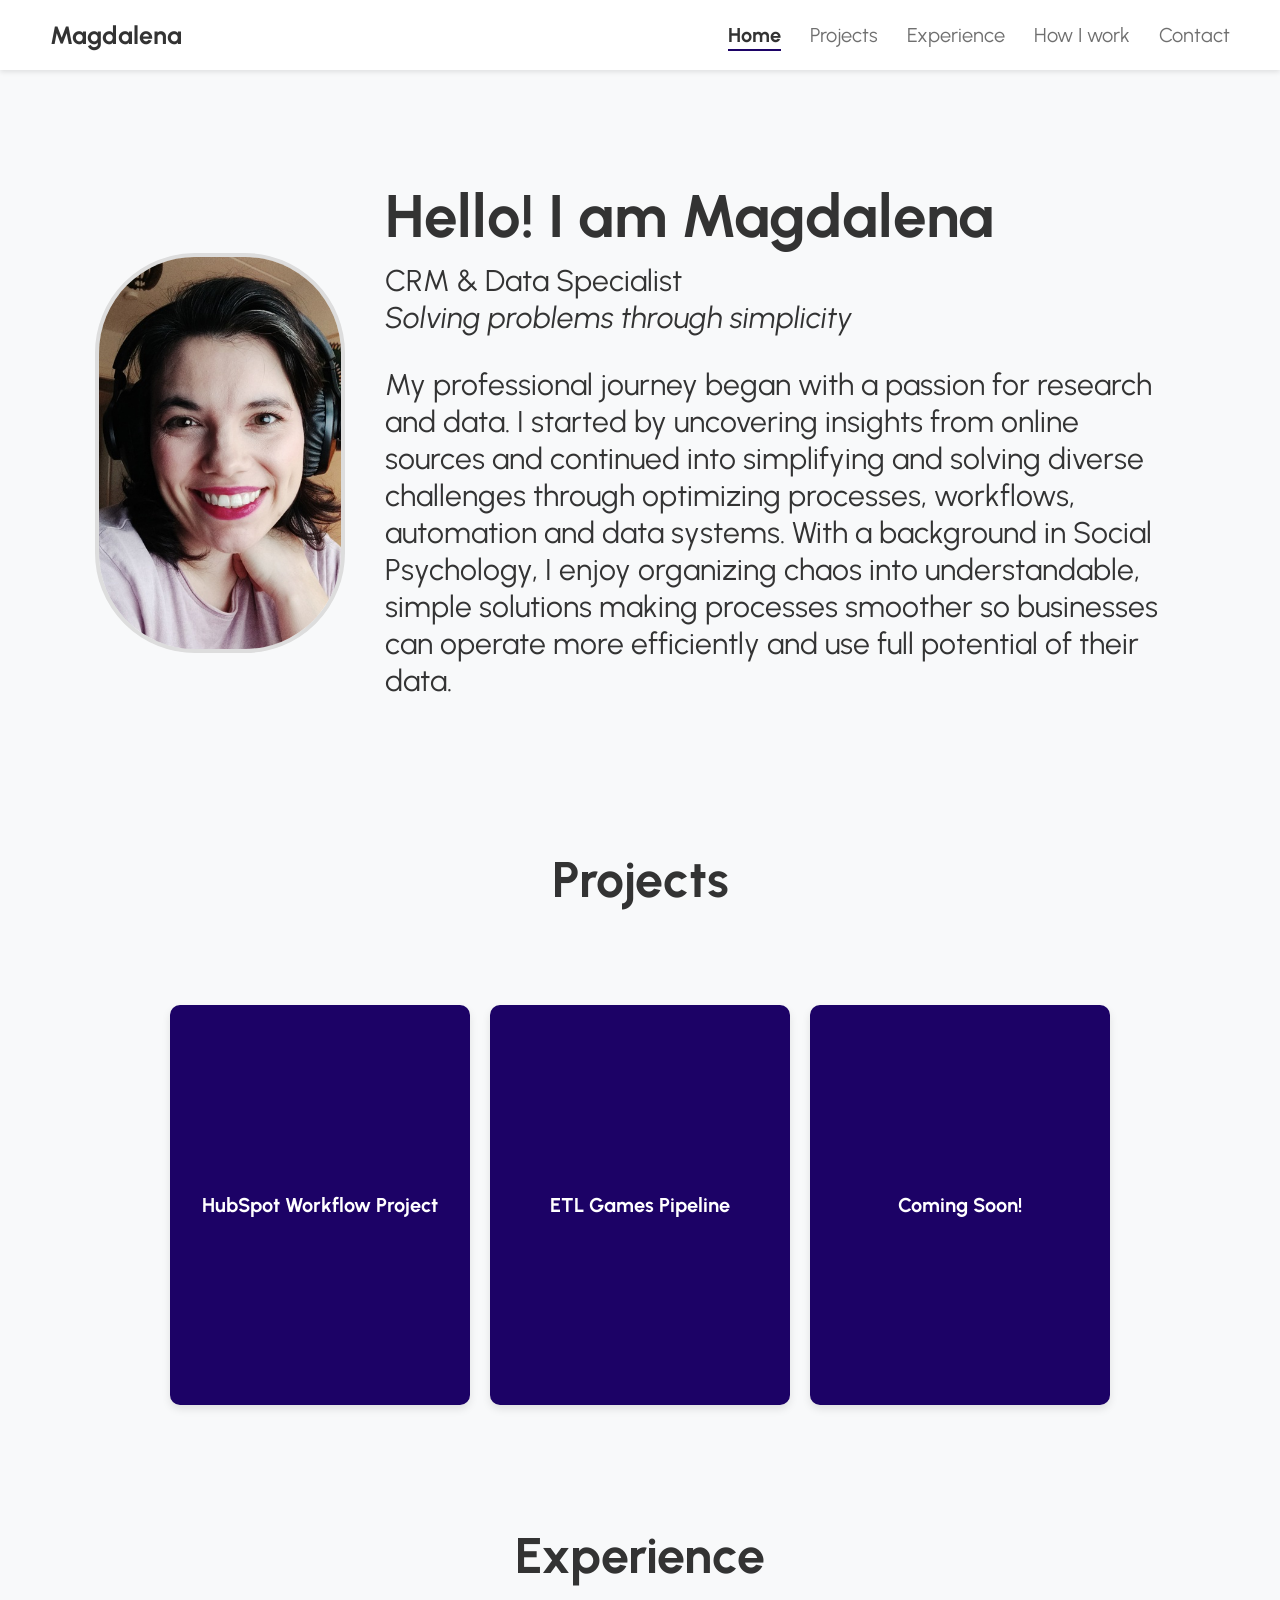
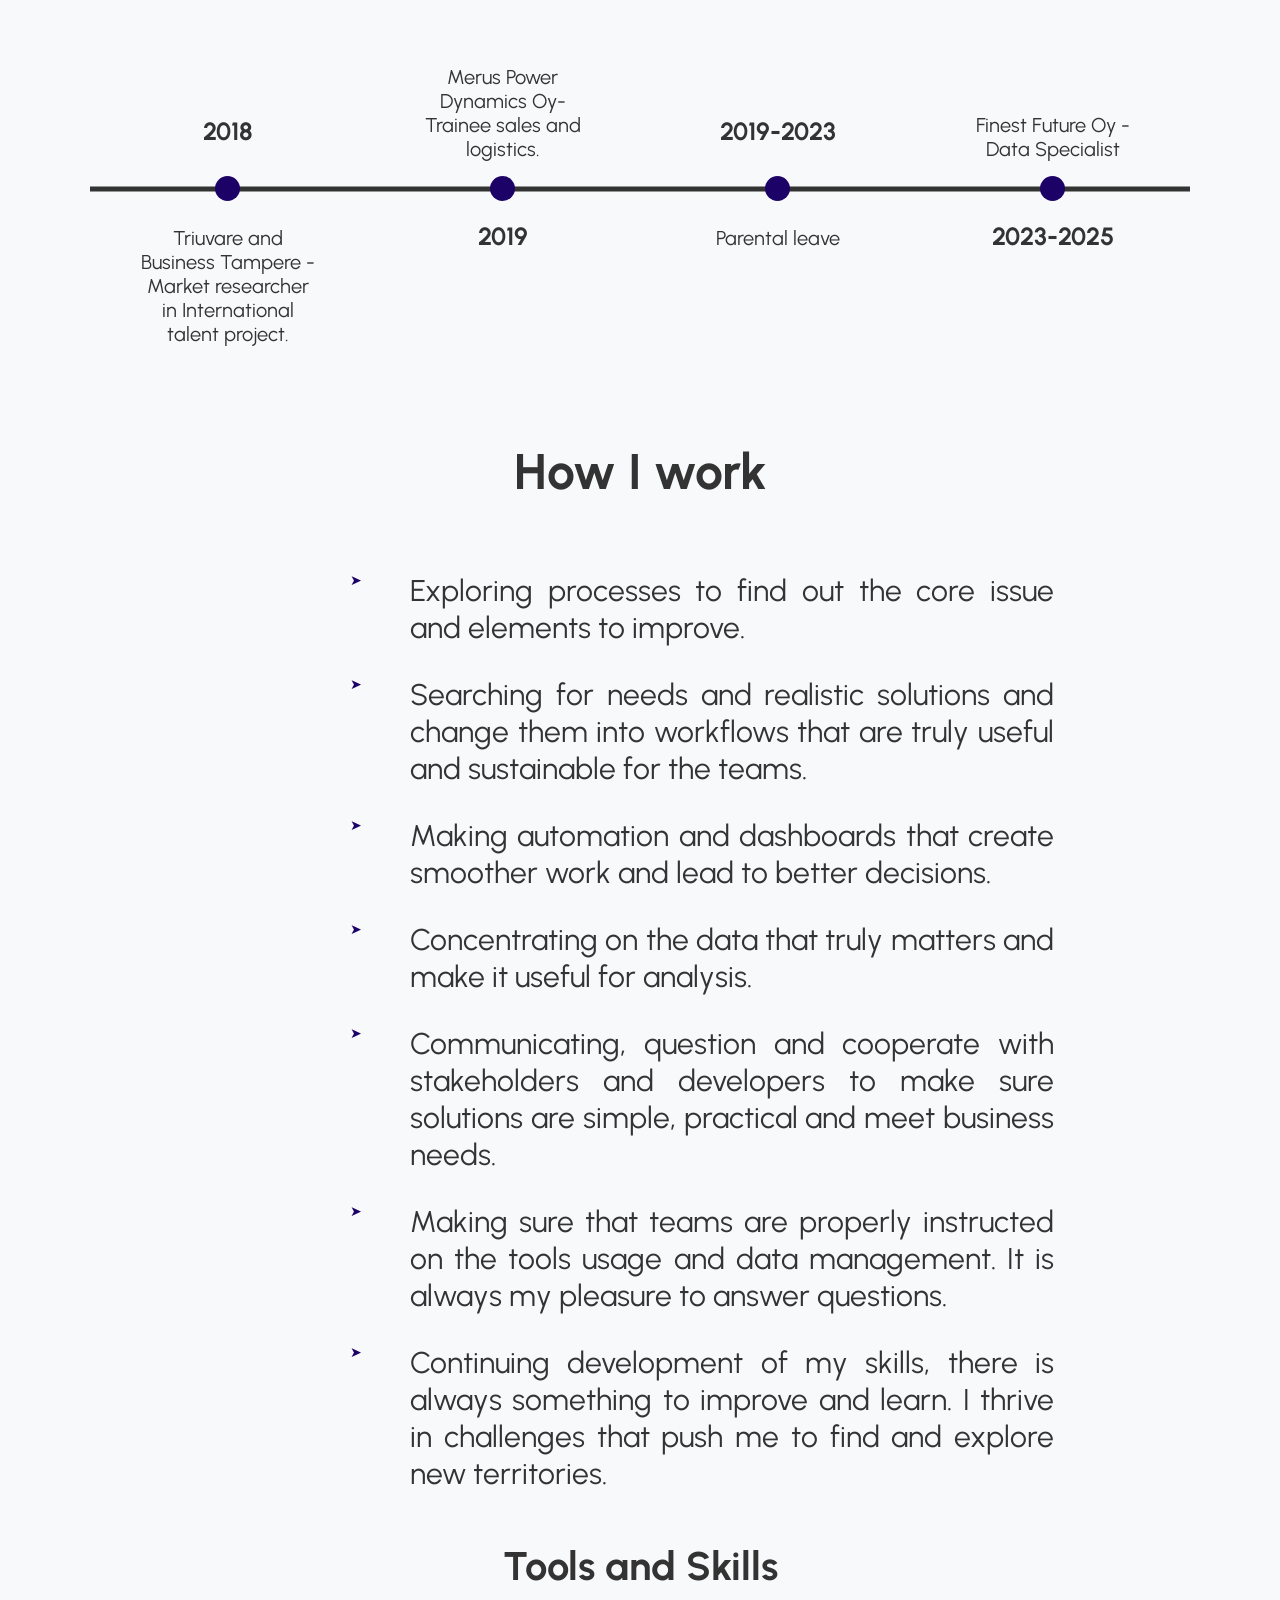
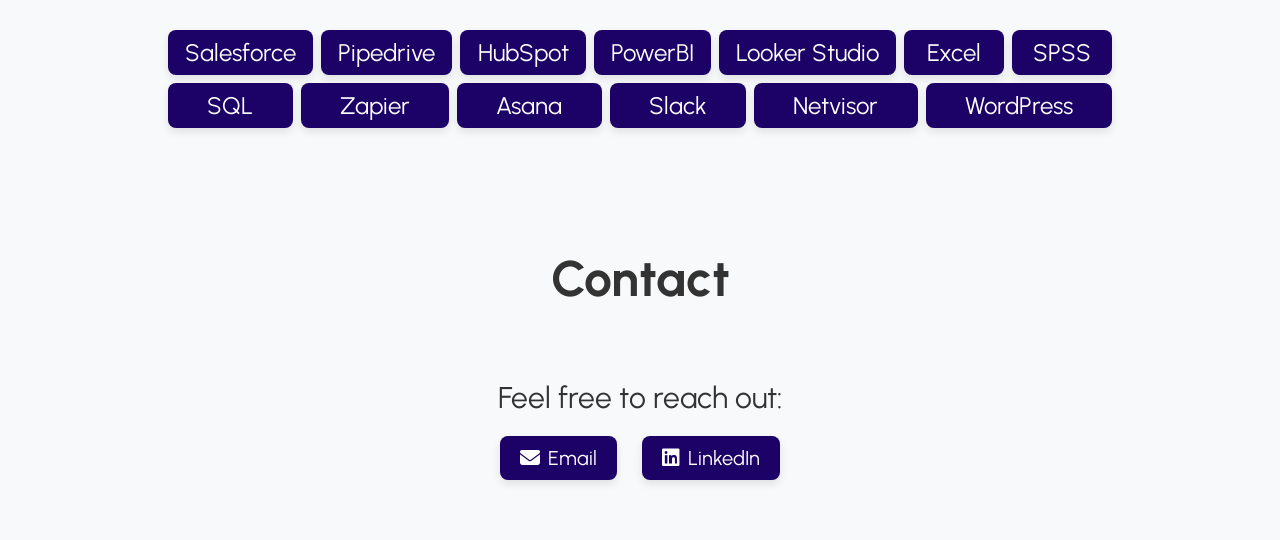
==== index.html @ 4d3b4903 "Update index.html" ====
<!DOCTYPE html>
<html lang="eng">
<head>
  <meta charset="UTF-8">
  <meta name="viewport" content="width=device-width, initial-scale=1.0">
  <meta name="description" content="Magdalena's personal portfolio - CRM operations and data projects">
  <title>Magdalena portfolio</title>
  <link href="style.css" rel="stylesheet">
  <link rel="stylesheet" href="https://cdnjs.cloudflare.com/ajax/libs/font-awesome/6.5.0/css/all.min.css">
</head>

<body>

  <!-- Navigation -->
  <header>
    <a href="#" class="logo">Magdalena</a>
    <nav>
      <a href="#" class="active">Home</a>
      <a href="#Projects">Projects</a>
      <a href="#Experience">Experience</a>
      <a href="#Skills">How I work</a>
      <a href="contact.html">Contact</a>
    </nav>
  </header>

  <!-- MAIN -->
  <main>
    <section class="home">
      <div class="home-img">
        <img src="assets/Portfolio-Photo.jpg" alt="Magdalena photo">
      </div>
      <div class="home-content">
        <h1>Hello! I am Magdalena</h1>
        <p>CRM & Data Specialist <br><em>Solving problems through simplicity</em></p>
        <p>My professional journey began with a passion for research and data. I started by uncovering insights from online sources and continued into simplifying 
          and solving diverse challenges through optimizing processes, workflows, automation and data systems. 
          With a background in Social Psychology, I enjoy organizing chaos into understandable, 
          simple solutions making processes smoother so businesses can operate more efficiently and use full potential of their data.</p>
      </div>
    </div>
    </section>

    <section class="Projects" id="Projects">
      <h2>Projects</h2>
      <div class="project-grid">
      <a href="projects/hubspot.html" class="project-card">HubSpot Workflow Project</a>
      <a href="projects/ETL Games Pipeline.html" class="project-card">ETL Games Pipeline</a>   
      <a href="projects/other.html" class="project-card">Coming Soon!</a>
  </div>
    </section>
        
    </section>
      <section class="Experience" id="Experience">
        <h2>Experience</h2>
    <div class="timeline">
  <div class="item top">
    <div class="date">2018</div>
    <div class="dot"></div>
    <div class="desc">Triuvare and Business Tampere - Market researcher in International talent project. </div>
  </div>

  <div class="item bottom">
    <div class="desc">Merus Power Dynamics Oy- Trainee sales and logistics.</div>
    <div class="dot"></div>
    <div class="date">2019</div>
  </div>

  <div class="item top">
    <div class="date">2019-2023</div>
    <div class="dot"></div>
    <div class="desc">Parental leave</div>
  </div>

  <div class="item bottom">
    <div class="desc">Finest Future Oy - Data Specialist</div>
    <div class="dot"></div>
    <div class="date">2023-2025</div>
  </div>
</div>

    </section>

    <section class="Skills" id="Skills">
        <h2>How I work</h2>
                  <ul>
                  <li>Exploring processes to find out the core issue and elements to improve.</li>
                  <li>Searching for needs and realistic solutions and change them into workflows that are truly useful and sustainable for the teams.</li>
                  <li>Making automation and dashboards that create smoother work and lead to better decisions.</li>
                  <li>Concentrating on the data that truly matters and make it useful for analysis.</li>
                  <li>Communicating, question and cooperate with stakeholders and developers to make sure solutions are simple, practical and meet business needs.</li>
                  <li>Making sure that teams are properly instructed on the tools usage and data management. It is always my pleasure to answer questions.</li>
                  <li>Continuing development of my skills, there is always something to improve and learn. 
                      I thrive in challenges that push me to find and explore new territories. </li>
                  </ul>
        <div class="IT-skills">
          <h3>Tools and Skills</h3>
          <div class="tool-windows">
          <div class="tool-card">Salesforce</div>
          <div class="tool-card">Pipedrive</div>
          <div class="tool-card">HubSpot</div>
          <div class="tool-card">PowerBI</div>
          <div class="tool-card">Looker Studio</div>
          <div class="tool-card">Excel</div>
          <div class="tool-card">SPSS</div>
          <div class="tool-card">SQL</div>
          <div class="tool-card">Zapier</div>
          <div class="tool-card">Asana</div>
          <div class="tool-card">Slack</div>
          <div class="tool-card">Netvisor</div>
          <div class="tool-card">WordPress</div>
        </div>
  </div>
    </section>


      <section class="Contact" id="Contact">
    <h2>Contact</h2>
    <p>Feel free to reach out:</p>
      <div class="contact-links">
        <a href="mailto:magdalenafigeland@gmail.com" class="contact-icon">
            <i class="fa-solid fa-envelope"></i> Email
        </a>

        <a href="https://www.linkedin.com/in/magdalenafigeland-olechnowicz/" class="contact-icon" target="_blank">
            <i class="fa-brands fa-linkedin"></i> LinkedIn
        </a>
    </div>
    </section>

  </main>

</body>
</html>
---- style.css ----
@import url('https://fonts.googleapis.com/css?family=Urbanist');

:root {
  --base-font: 16px; /* Desktop base */
}

* {
  margin: 0;
  padding: 0;
  box-sizing: border-box;
  font-family: "Urbanist";
}

body {
  background: #f8f9fa;
  color: #333;
  font-size: var(--base-font);
}

a {
  text-decoration: none;
  color: inherit;
}


header {
  width: 100%;
  padding: 20px 50px;
  display: flex;
  justify-content: space-between;
  align-items: center;
  position: fixed;
  top: 0;
  background: white;
  box-shadow: 0 2px 5px rgba(0,0,0,0.1);
  z-index: 100;
}

.logo {
  font-size: calc(var(--base-font) * 1.5625);
  font-weight: bold;
}


nav a {
  margin-left: calc(var(--base-font) * 1.5625); /* 25px */
  font-size: calc(var(--base-font) * 1.25);     /* 20px */
  opacity: .7;
  position: relative;
  padding-bottom: 4px;
  transition: opacity .2s;
}

nav a::after {
  content: "";
  position: absolute;
  left: 0;
  bottom: 0;
  width: 0%;
  height: 2px;
  background: #1c0266;
  transition: width .25s;
}

nav a:hover,
nav a.active {
  opacity: 1;
  font-weight: bold;
}

nav a:hover::after,
nav a.active::after {
  width: 100%;
}


main {
  padding-top: 120px;
}

section {
  display: block;
  width: 100%;
  padding: 60px 50px;
}


h2 {
  font-size: calc(var(--base-font) * 3.125);    /* 50px */
  margin-bottom: calc(var(--base-font) * 4.375); /* 70px */
}

.home {
  display: flex;
  justify-content: center;
  align-items: center;
  gap: 40px;
  padding: 60px 50px;
}

.home-img img {
  width: 250px;
  height: 400px;
  object-fit: cover;
  border-radius: 100px;
  border: 4px solid #ddd;
}

.home-content h1 {
  font-size: calc(var(--base-font) * 3.75);    
  margin-bottom: calc(var(--base-font) * 0.625);
  text-align: left;
}

.home-content p {
  font-size: calc(var(--base-font) * 1.875);   /* 30px */
  margin-bottom: calc(var(--base-font) * 1.875); /* 30px */
  max-width: 50rem; 
  text-align: left;
}


.Projects {
  padding: 60px 50px;
  display: flex;
  flex-direction: column;
  align-items: center;
  text-align: center;
}

.project-grid {
  display: flex;
  justify-content: center;
  color: white;
  gap: 20px;
  margin-top: 25px;
  flex-wrap: wrap;
}

.project-card {
  background: #1c0266;
  display: flex;
  justify-content: center;
  align-items: center;
  font-weight: bold;
  box-shadow: 0 4px 8px rgba(0,0,0,0.1);
  transition: .2s;
  font-size: calc(var(--base-font) * 1.25);    /* 20px */
  width: calc(var(--base-font) * 18.75);       /* 300px */
  height: calc(var(--base-font) * 25);         /* 400px */
  border-radius: calc(var(--base-font) * 0.625);
}

.project-card:hover {
  transform: translateY(-5px);
}

.Skills, .Experience, .Contact {
  font-size: calc(var(--base-font) * 1.875);   /* 30px */
  display: flex;
  flex-direction: column;
  align-items: center;
  padding: calc(var(--base-font) * 3.75) calc(var(--base-font) * 3.125);
}

ul {
  list-style:none; 
  text-align: justify;
  padding-left: 300px;
  margin: 0;
}
ul li {
  position: relative;
  padding-left: 60px;
  margin-bottom: 30px; 
  width: 80%;
}

ul li::before {
  left:0; 
  content: "➤";
  color: #1c0266; 
  position:absolute;  
}

.IT-skills {
  margin-top: 20px;
  color: white;
  width: 80%;
}

.IT-skills h3 {
  font-size: calc(var(--base-font) * 2.5);     /* 40px */
  margin-bottom: calc(var(--base-font) * 2.5); /* 40px */
  text-align: center;
  color: #333;
}

.tool-windows {
  display: flex;
  flex-wrap: wrap;
  justify-content: center;
  gap: calc(var(--base-font) * 0.5);
}


.tool-card {
  background-color: #1c0266;
  white-space: nowrap;       
  overflow: hidden;          
  text-overflow: ellipsis;   
  font-size: calc(var(--base-font) * 1.5);
  padding: calc(var(--base-font) * 0.5) calc(var(--base-font) * 1);
  border-radius: calc(var(--base-font) * 0.5);
  box-shadow: 0 calc(var(--base-font) * 0.25) calc(var(--base-font) * 0.5) rgba(0, 0, 0, 0.1);
  text-align: center;
  min-width: calc(var(--base-font) * 6.25);
  max-width: 190px;   
  flex: 1 1 auto;
  overflow: hidden;           /* hide overflow */
  text-overflow: ellipsis;

}

.tool-card:hover {
  transform: translateY(-3px);
  box-shadow: 0 6px 12px rgba(0, 0, 0, 0.15);
}

.timeline {
  position: relative;
  display: flex;
  justify-content: space-between;
  align-items: center;
  margin: 120px auto;
  max-width: 1100px;
  width: 100%;
}

.timeline::before {
  content: "";
  position: absolute;
  top: 50%;
  left: 0;
  width: 100%;
  height: 5px;
  background:#333;
  z-index: 1;
  transform: translateY(-50%); 
}

.item {
  position: relative;
  text-align: center;
  width: 350px; 
}

.dot {
  width: 25px;
  height: 25px;
  background: #1c0266;
  border-radius: 50%;
  margin: 0 auto;
  position: relative;
  z-index: 3;
}

.date {
  font-size: calc(var(--base-font) * 1.5625);  /* 25px */
  font-weight: bold;
  margin-bottom: calc(var(--base-font) * 0.625); /* 10px */
}

.desc {
  font-size: calc(var(--base-font) * 1.25);    /* 20px */
  margin-top: calc(var(--base-font) * 0.625);  /* 10px */
  width: calc(var(--base-font) * 11.25);       /* 180px */
  word-wrap: break-word;
}

/*TOP ITEMS*/
.item.top .date {
  position: absolute;
  top: -60px;
  left: 50%;
  transform: translateX(-50%);
}

.item.top .desc {
  position: absolute;
  top: 40px;
  left: 50%;
  transform: translateX(-50%);
}

/* BOTTOM ITEMS */
.item.bottom .date {
  position: absolute;
  bottom: -60px;
  left: 50%;
  transform: translateX(-50%);
}

.item.bottom .desc {
  position: absolute;
  bottom: 40px;
  left: 50%;
  transform: translateX(-50%);
}

.label {
  width: 100%;
  font-size: 14px;
  line-height: 1.3;
  padding: 5px 10px;
  position: absolute;
  left: 50%;
  transform: translateX(-50%);
}

.label.top {
  bottom: 30px;
}

.label.bottom {
  top: 30px;
}

.contact-links {
  display: flex;
  justify-content: center;
  gap: 25px;
  margin-top: 20px;
}

.contact-icon {
  font-size: calc(var(--base-font) * 1.25); 
  display: flex;
  align-items: center;
  gap: 8px;
  text-decoration: none;
  color:white;
  padding: 10px 20px;
  border-radius: 8px;
  background: #1c0266;
  box-shadow: 0 4px 8px rgba(0,0,0,0.1);
  transition: .2s;
}

.contact-icon:hover {
  transform: translateY(-3px);
  color: white;
}


/* TABLET */
@media (max-width: 900px) {

  :root { --base-font: 14px; }

  header {
    padding: 15px 25px;
    flex-wrap: wrap;
  }

  .home {
    gap: 25px;
    padding: 40px 25px;
  }

  .home-img img {
    width: 220px;
    height: 220px;
  }

  ul {
    padding-left: 50px; 
    width: 100%;
  }

  ul li {
    padding-left: 40px; 
    margin-bottom: 20px;
  }

  .item {
    width: 200px; 
    margin: 20px;  
  }

  .item.top .date,
  .item.bottom .date,
  .item.top .desc,
  .item.bottom .desc {
    font-size: 18px; 
  }

  .desc {
    width: 150px; 
  }
}


/* MOBILE */
@media (max-width: 600px) {

  :root { --base-font: 12px; }

  header {
    flex-direction: column;
    align-items: flex-start;
    gap: 8px;
  }

  nav a {
    margin-left: 0;
    margin-right: 15px;
  }

  .home {
    flex-direction: column;
    text-align: justify;
    padding: 30px 20px;
  }

  .home-img img {
    width: 160px;
    height: 160px;
  }

  .project-card {
    width: 90%;
    height: 140px;
  }

.item .date {
    font-size: 12px; 
  }

  .item .desc {
    font-size: 10px; 
    width: 100px; 
  }


  .dot {
    width: 15px;
    height: 15px;
  }

  .item {
    width: auto;
    margin: 20px; 
  }

ul {
    padding-left: 20px; 
    width: 100%;
  }

  ul li {
    padding-left: 35px;
    margin-bottom: 15px;
  }

  }
  ul li::before {
    font-size: 14px;
  }
}
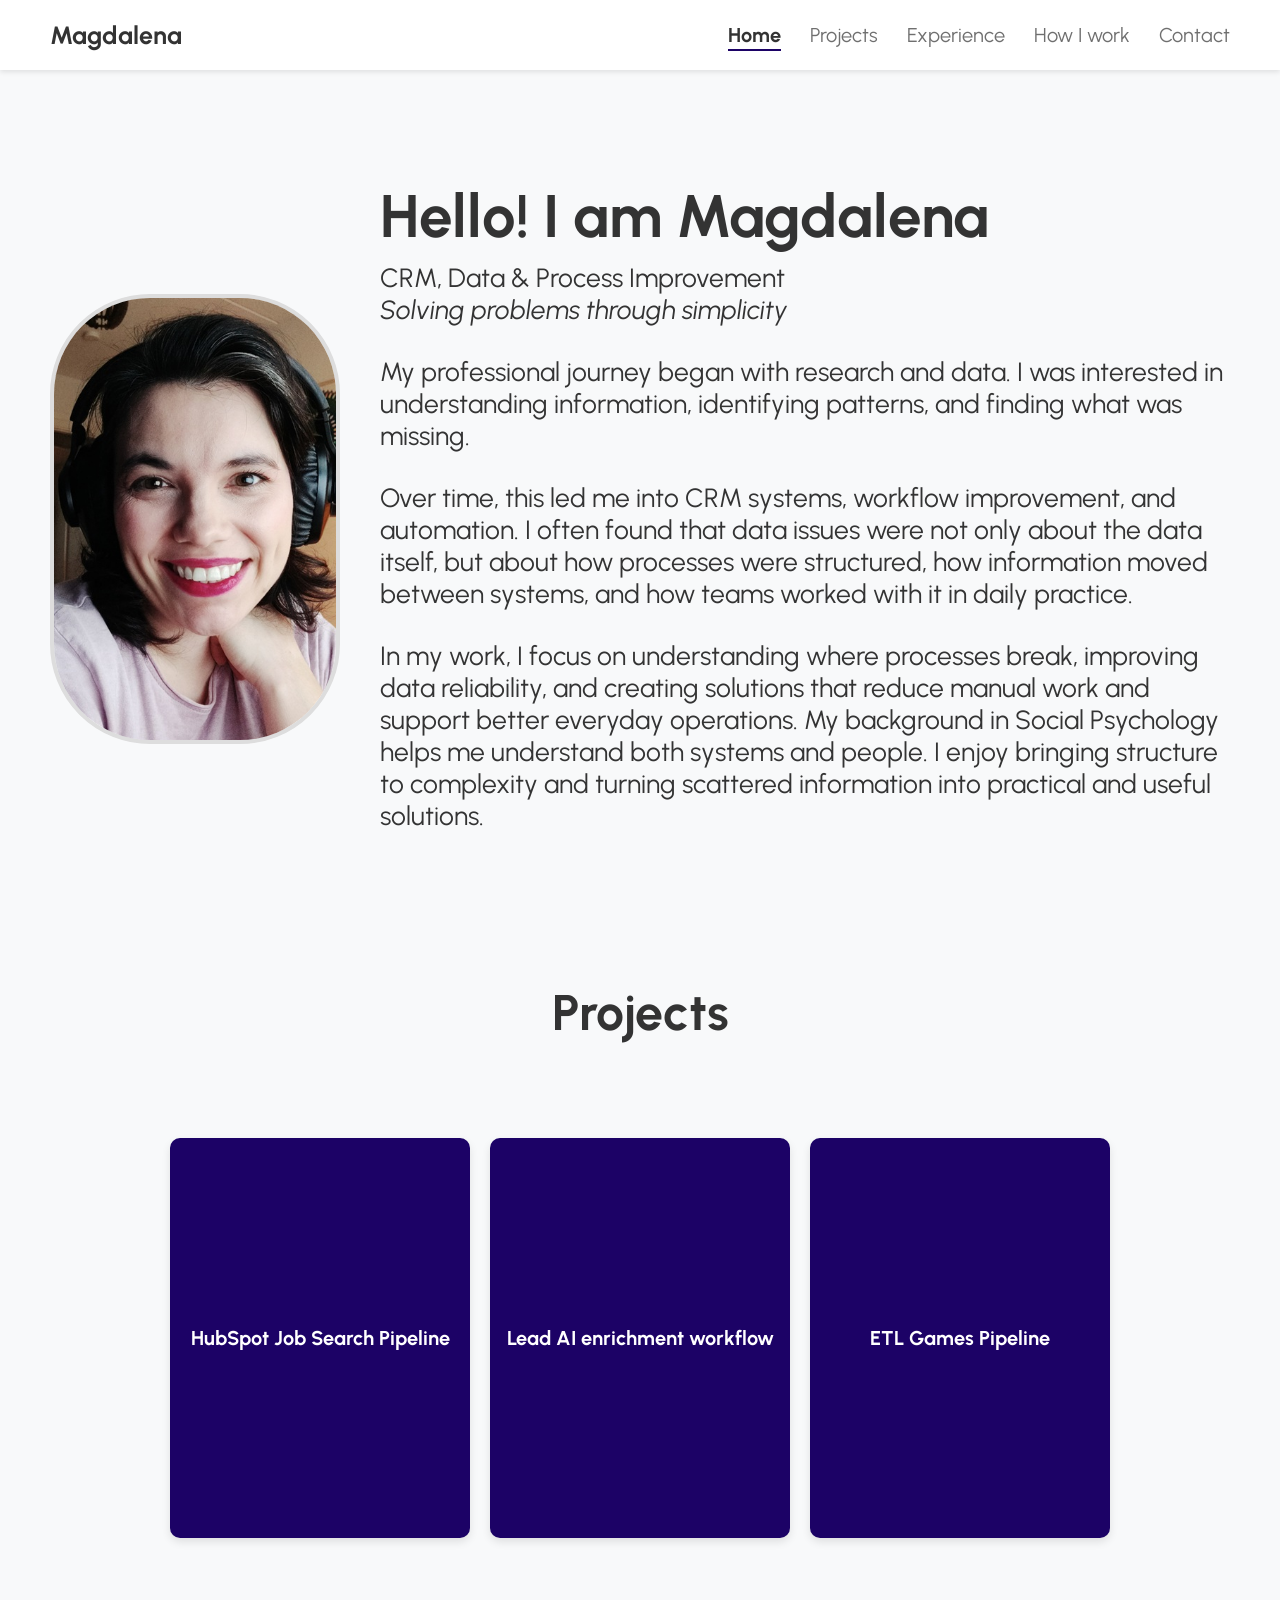
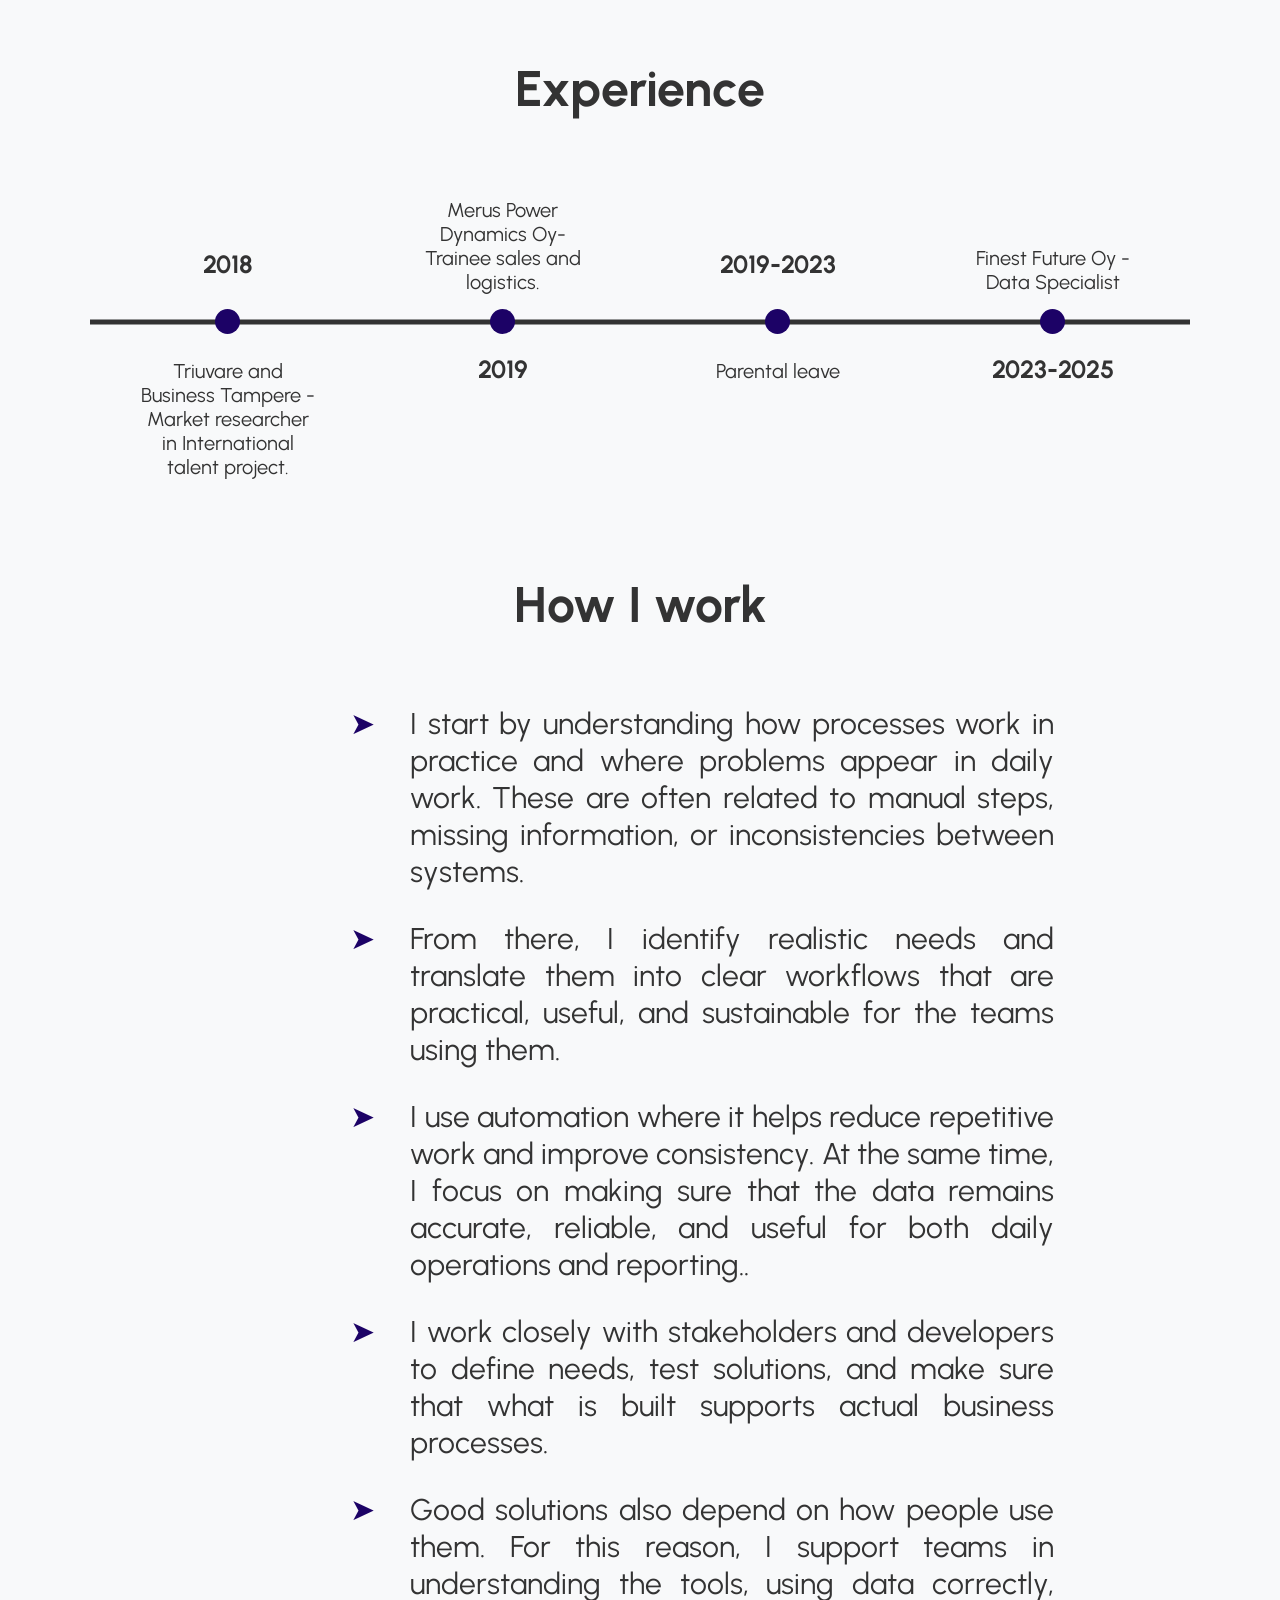
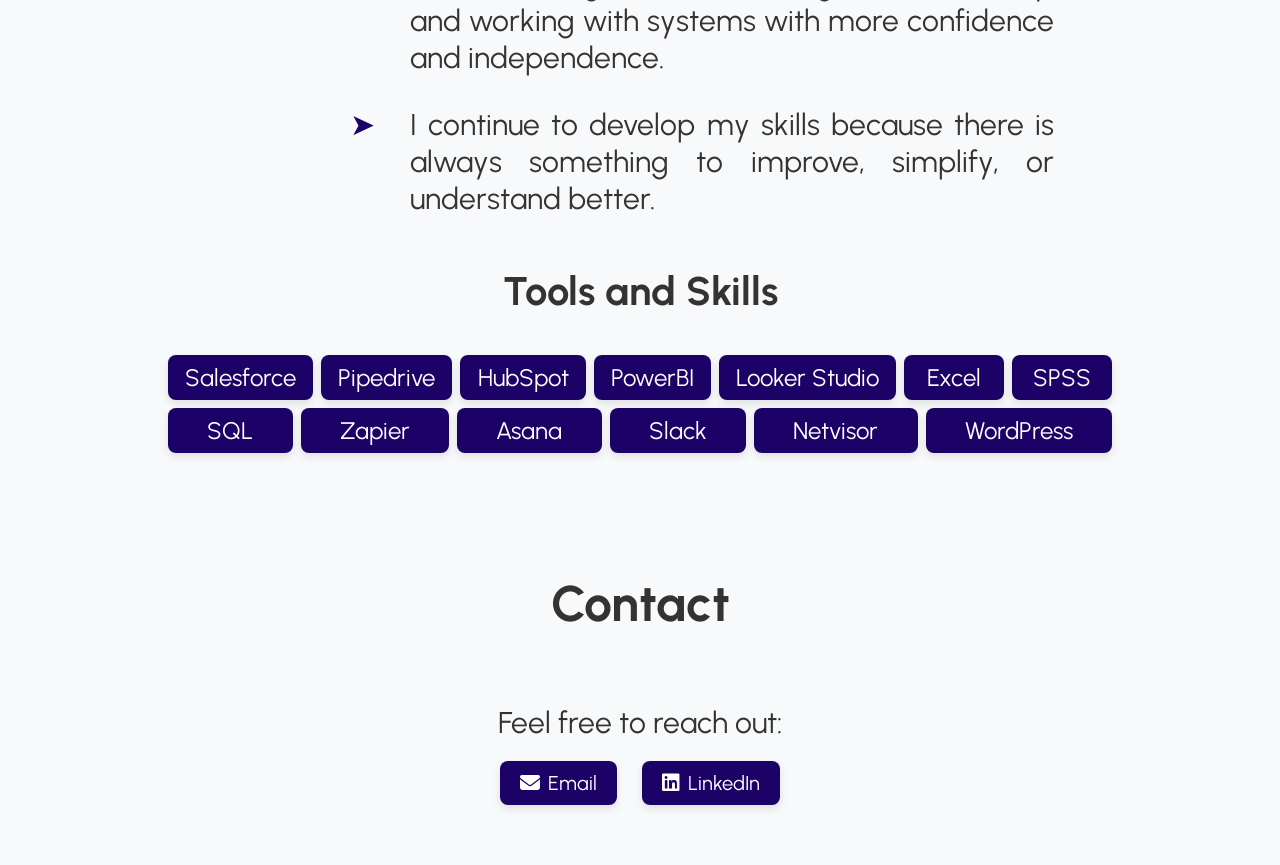
==== commit bb6acd90: "Update portfolio content and adding Project Lead workflow project" ====
--- a/index.html
+++ b/index.html
@@ -19,7 +19,7 @@
       <a href="#Projects">Projects</a>
       <a href="#Experience">Experience</a>
       <a href="#Skills">How I work</a>
-      <a href="contact.html">Contact</a>
+      <a href="Contact.html">Contact</a>
     </nav>
   </header>
 
@@ -31,11 +31,11 @@
       </div>
       <div class="home-content">
         <h1>Hello! I am Magdalena</h1>
-        <p>CRM & Data Specialist <br><em>Solving problems through simplicity</em></p>
-        <p>My professional journey began with a passion for research and data. I started by uncovering insights from online sources and continued into simplifying 
-          and solving diverse challenges through optimizing processes, workflows, automation and data systems. 
-          With a background in Social Psychology, I enjoy organizing chaos into understandable, 
-          simple solutions making processes smoother so businesses can operate more efficiently and use full potential of their data.</p>
+        <p>CRM, Data & Process Improvement <br><em>Solving problems through simplicity</em></p>
+        <p>My professional journey began with research and data. I was interested in understanding information, identifying patterns, and finding what was missing.</p> 
+          <p>Over time, this led me into CRM systems, workflow improvement, and automation. I often found that data issues were not only about the data itself, but about how processes were structured, how information moved between systems, and how teams worked with it in daily practice.</p>
+          <p>In my work, I focus on understanding where processes break, improving data reliability, and creating solutions that reduce manual work and support better everyday operations.
+          My background in Social Psychology helps me understand both systems and people. I enjoy bringing structure to complexity and turning scattered information into practical and useful solutions.</p>
       </div>
     </div>
     </section>
@@ -43,9 +43,9 @@
     <section class="Projects" id="Projects">
       <h2>Projects</h2>
       <div class="project-grid">
-      <a href="projects/hubspot.html" class="project-card">HubSpot Workflow Project</a>
+      <a href="projects/hubspot.html" class="project-card">HubSpot Job Search Pipeline</a>
+      <a href="projects\Lead Enrichment workflow.html" class="project-card">Lead AI enrichment workflow</a>
       <a href="projects/ETL Games Pipeline.html" class="project-card">ETL Games Pipeline</a>   
-      <a href="projects/other.html" class="project-card">Coming Soon!</a>
   </div>
     </section>
         
@@ -83,15 +83,17 @@
     <section class="Skills" id="Skills">
         <h2>How I work</h2>
                   <ul>
-                  <li>Exploring processes to find out the core issue and elements to improve.</li>
-                  <li>Searching for needs and realistic solutions and change them into workflows that are truly useful and sustainable for the teams.</li>
-                  <li>Making automation and dashboards that create smoother work and lead to better decisions.</li>
-                  <li>Concentrating on the data that truly matters and make it useful for analysis.</li>
-                  <li>Communicating, question and cooperate with stakeholders and developers to make sure solutions are simple, practical and meet business needs.</li>
-                  <li>Making sure that teams are properly instructed on the tools usage and data management. It is always my pleasure to answer questions.</li>
-                  <li>Continuing development of my skills, there is always something to improve and learn. 
-                      I thrive in challenges that push me to find and explore new territories. </li>
+                  <li>I start by understanding how processes work in practice and where problems appear in daily work. 
+                      These are often related to manual steps, missing information, or inconsistencies between systems.</li>
+                  <li>From there, I identify realistic needs and translate them into clear workflows that are practical, useful, and sustainable for the teams using them.</li>
+                  <li>I use automation where it helps reduce repetitive work and improve consistency. 
+                      At the same time, I focus on making sure that the data remains accurate, reliable, and useful for both daily operations and reporting..</li>
+                  <li>I work closely with stakeholders and developers to define needs, test solutions, and make sure that what is built supports actual business processes.</li>
+                  <li>Good solutions also depend on how people use them. 
+                      For this reason, I support teams in understanding the tools, using data correctly, and working with systems with more confidence and independence.</li>
+                  <li>I continue to develop my skills because there is always something to improve, simplify, or understand better.</li>
                   </ul>
+                  
         <div class="IT-skills">
           <h3>Tools and Skills</h3>
           <div class="tool-windows">
--- a/style.css
+++ b/style.css
@@ -1,7 +1,7 @@
 @import url('https://fonts.googleapis.com/css?family=Urbanist');
 
 :root {
-  --base-font: 16px; /* Desktop base */
+  --base-font: 16px; 
 }
 
 * {
@@ -43,8 +43,8 @@
 
 
 nav a {
-  margin-left: calc(var(--base-font) * 1.5625); /* 25px */
-  font-size: calc(var(--base-font) * 1.25);     /* 20px */
+  margin-left: calc(var(--base-font) * 1.5625); 
+  font-size: calc(var(--base-font) * 1.25);    
   opacity: .7;
   position: relative;
   padding-bottom: 4px;
@@ -86,8 +86,8 @@
 
 
 h2 {
-  font-size: calc(var(--base-font) * 3.125);    /* 50px */
-  margin-bottom: calc(var(--base-font) * 4.375); /* 70px */
+  font-size: calc(var(--base-font) * 3.125);   
+  margin-bottom: calc(var(--base-font) * 4.375); 
 }
 
 .home {
@@ -99,8 +99,8 @@
 }
 
 .home-img img {
-  width: 250px;
-  height: 400px;
+  width: 290px;
+  height: 450px;
   object-fit: cover;
   border-radius: 100px;
   border: 4px solid #ddd;
@@ -113,9 +113,9 @@
 }
 
 .home-content p {
-  font-size: calc(var(--base-font) * 1.875);   /* 30px */
-  margin-bottom: calc(var(--base-font) * 1.875); /* 30px */
-  max-width: 50rem; 
+  font-size: calc(var(--base-font) * 1.65);   
+  margin-bottom: calc(var(--base-font) * 1.875); 
+  max-width: 62rem; 
   text-align: left;
 }
 
@@ -145,9 +145,9 @@
   font-weight: bold;
   box-shadow: 0 4px 8px rgba(0,0,0,0.1);
   transition: .2s;
-  font-size: calc(var(--base-font) * 1.25);    /* 20px */
-  width: calc(var(--base-font) * 18.75);       /* 300px */
-  height: calc(var(--base-font) * 25);         /* 400px */
+  font-size: calc(var(--base-font) * 1.25);  
+  width: calc(var(--base-font) * 18.75);      
+  height: calc(var(--base-font) * 25);       
   border-radius: calc(var(--base-font) * 0.625);
 }
 
@@ -156,7 +156,7 @@
 }
 
 .Skills, .Experience, .Contact {
-  font-size: calc(var(--base-font) * 1.875);   /* 30px */
+  font-size: calc(var(--base-font) * 1.875);  
   display: flex;
   flex-direction: column;
   align-items: center;
@@ -190,8 +190,8 @@
 }
 
 .IT-skills h3 {
-  font-size: calc(var(--base-font) * 2.5);     /* 40px */
-  margin-bottom: calc(var(--base-font) * 2.5); /* 40px */
+  font-size: calc(var(--base-font) * 2.5);     
+  margin-bottom: calc(var(--base-font) * 2.5); 
   text-align: center;
   color: #333;
 }
@@ -217,9 +217,8 @@
   min-width: calc(var(--base-font) * 6.25);
   max-width: 190px;   
   flex: 1 1 auto;
-  overflow: hidden;           /* hide overflow */
+  overflow: hidden;
   text-overflow: ellipsis;
-
 }
 
 .tool-card:hover {
@@ -266,19 +265,19 @@
 }
 
 .date {
-  font-size: calc(var(--base-font) * 1.5625);  /* 25px */
+  font-size: calc(var(--base-font) * 1.5625);  
   font-weight: bold;
-  margin-bottom: calc(var(--base-font) * 0.625); /* 10px */
+  margin-bottom: calc(var(--base-font) * 0.625); 
 }
 
 .desc {
-  font-size: calc(var(--base-font) * 1.25);    /* 20px */
-  margin-top: calc(var(--base-font) * 0.625);  /* 10px */
-  width: calc(var(--base-font) * 11.25);       /* 180px */
+  font-size: calc(var(--base-font) * 1.25);    
+  margin-top: calc(var(--base-font) * 0.625);  
+  width: calc(var(--base-font) * 11.25);       
   word-wrap: break-word;
 }
 
-/*TOP ITEMS*/
+
 .item.top .date {
   position: absolute;
   top: -60px;
@@ -293,7 +292,7 @@
   transform: translateX(-50%);
 }
 
-/* BOTTOM ITEMS */
+
 .item.bottom .date {
   position: absolute;
   bottom: -60px;
@@ -353,7 +352,7 @@
 }
 
 
-/* TABLET */
+
 @media (max-width: 900px) {
 
   :root { --base-font: 14px; }
@@ -401,70 +400,193 @@
 }
 
 
-/* MOBILE */
+
 @media (max-width: 600px) {
 
   :root { --base-font: 12px; }
+
 
   header {
     flex-direction: column;
     align-items: flex-start;
-    gap: 8px;
+    gap: 6px;
+    padding: 12px 16px;
+  }
+
+  .logo {
+    font-size: 22px;
+  }
+
+  nav {
+    display: flex;
+    flex-wrap: wrap;
+    gap: 4px 0;
   }
 
   nav a {
     margin-left: 0;
-    margin-right: 15px;
-  }
+    margin-right: 14px;
+    font-size: 14px;
+  }
+
+
+  main {
+    padding-top: 100px;
+  }
+
 
   .home {
     flex-direction: column;
-    text-align: justify;
-    padding: 30px 20px;
+    align-items: center;
+    text-align: left;
+    padding: 24px 16px;
+    gap: 20px;
   }
 
   .home-img img {
-    width: 160px;
-    height: 160px;
+    width: 130px;
+    height: 130px;
+    border-radius: 50%;
+  }
+
+  .home-content h1 {
+    font-size: 26px;
+    margin-bottom: 10px;
+  }
+
+  .home-content p {
+    font-size: 15px;
+    margin-bottom: 12px;
+    max-width: 100%;
+  }
+
+
+  h2 {
+    font-size: 28px;
+    margin-bottom: 24px;
+    text-align: center;
+  }
+
+  .Projects {
+    padding: 32px 16px;
   }
 
   .project-card {
     width: 90%;
-    height: 140px;
-  }
-
-.item .date {
-    font-size: 12px; 
-  }
-
-  .item .desc {
-    font-size: 10px; 
-    width: 100px; 
+    height: 100px;
+    font-size: 16px;
+    padding: 16px;
+    text-align: center;
+  }
+
+
+  .Skills {
+    padding: 32px 16px;
+    font-size: 15px;
+  }
+
+  ul {
+    padding-left: 0;
+    width: 100%;
+  }
+
+  ul li {
+    padding-left: 28px;
+    margin-bottom: 14px;
+    width: 100%;
+    font-size: 15px;
+  }
+
+  ul li::before {
+    font-size: 13px;
+  }
+
+  .IT-skills {
+    width: 100%;
+  }
+
+  .IT-skills h3 {
+    font-size: 20px;
+    margin-bottom: 16px;
+  }
+
+  .tool-card {
+    font-size: 13px;
+    padding: 6px 12px;
+  }
+
+
+  .Experience {
+    padding: 32px 16px;
+  }
+
+  .timeline {
+    flex-direction: column;
+    align-items: flex-start;
+    margin: 20px auto;
+    gap: 0;
+    padding-left: 32px; 
+  }
+
+  .timeline::before {
+    top: 0;
+    left: 16px;
+    width: 4px;
+    height: 100%;
+    transform: none;
+  }
+
+
+  .item,
+  .item.top,
+  .item.bottom {
+    position: relative;
+    display: flex;
+    flex-direction: column;
+    align-items: flex-start;
+    width: 100%;
+    padding: 0 0 32px 28px;
+    text-align: left;
   }
 
 
   .dot {
-    width: 15px;
-    height: 15px;
-  }
-
-  .item {
-    width: auto;
-    margin: 20px; 
-  }
-
-ul {
-    padding-left: 20px; 
+    position: absolute;
+    left: -20px;
+    top: 4px;
+    width: 16px;
+    height: 16px;
+    margin: 0;
+  }
+
+
+  .item.top .date,
+  .item.bottom .date {
+    position: static;
+    transform: none;
+    font-size: 15px;
+    font-weight: bold;
+    margin-bottom: 4px;
+  }
+
+  .item.top .desc,
+  .item.bottom .desc {
+    position: static;
+    transform: none;
+    font-size: 13px;
     width: 100%;
-  }
-
-  ul li {
-    padding-left: 35px;
-    margin-bottom: 15px;
-  }
-
-  }
-  ul li::before {
-    font-size: 14px;
-  }
-}
+    margin-top: 2px;
+    word-wrap: break-word;
+  }
+
+  /* --- Contact --- */
+  .Contact {
+    padding: 32px 16px;
+  }
+
+  .contact-links {
+    flex-direction: column;
+    align-items: center;
+    gap: 12px;
+  }
+}
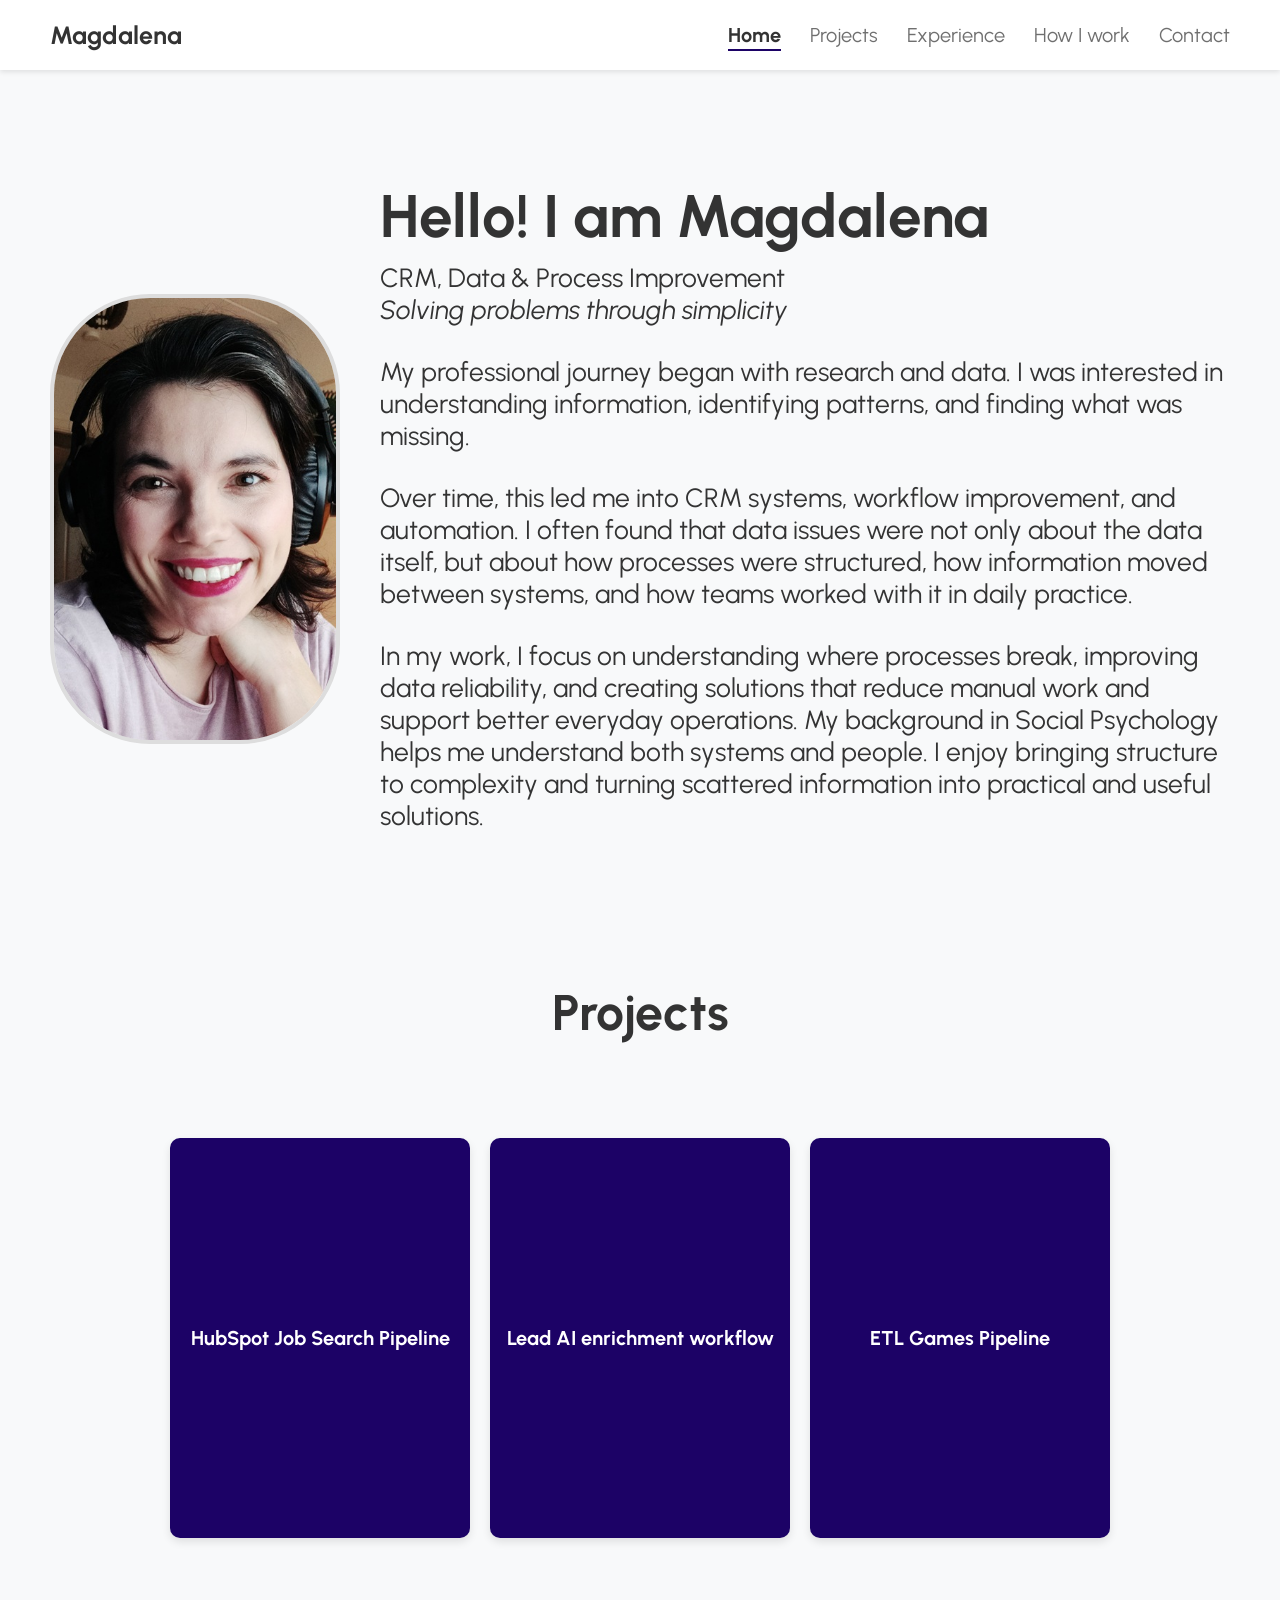
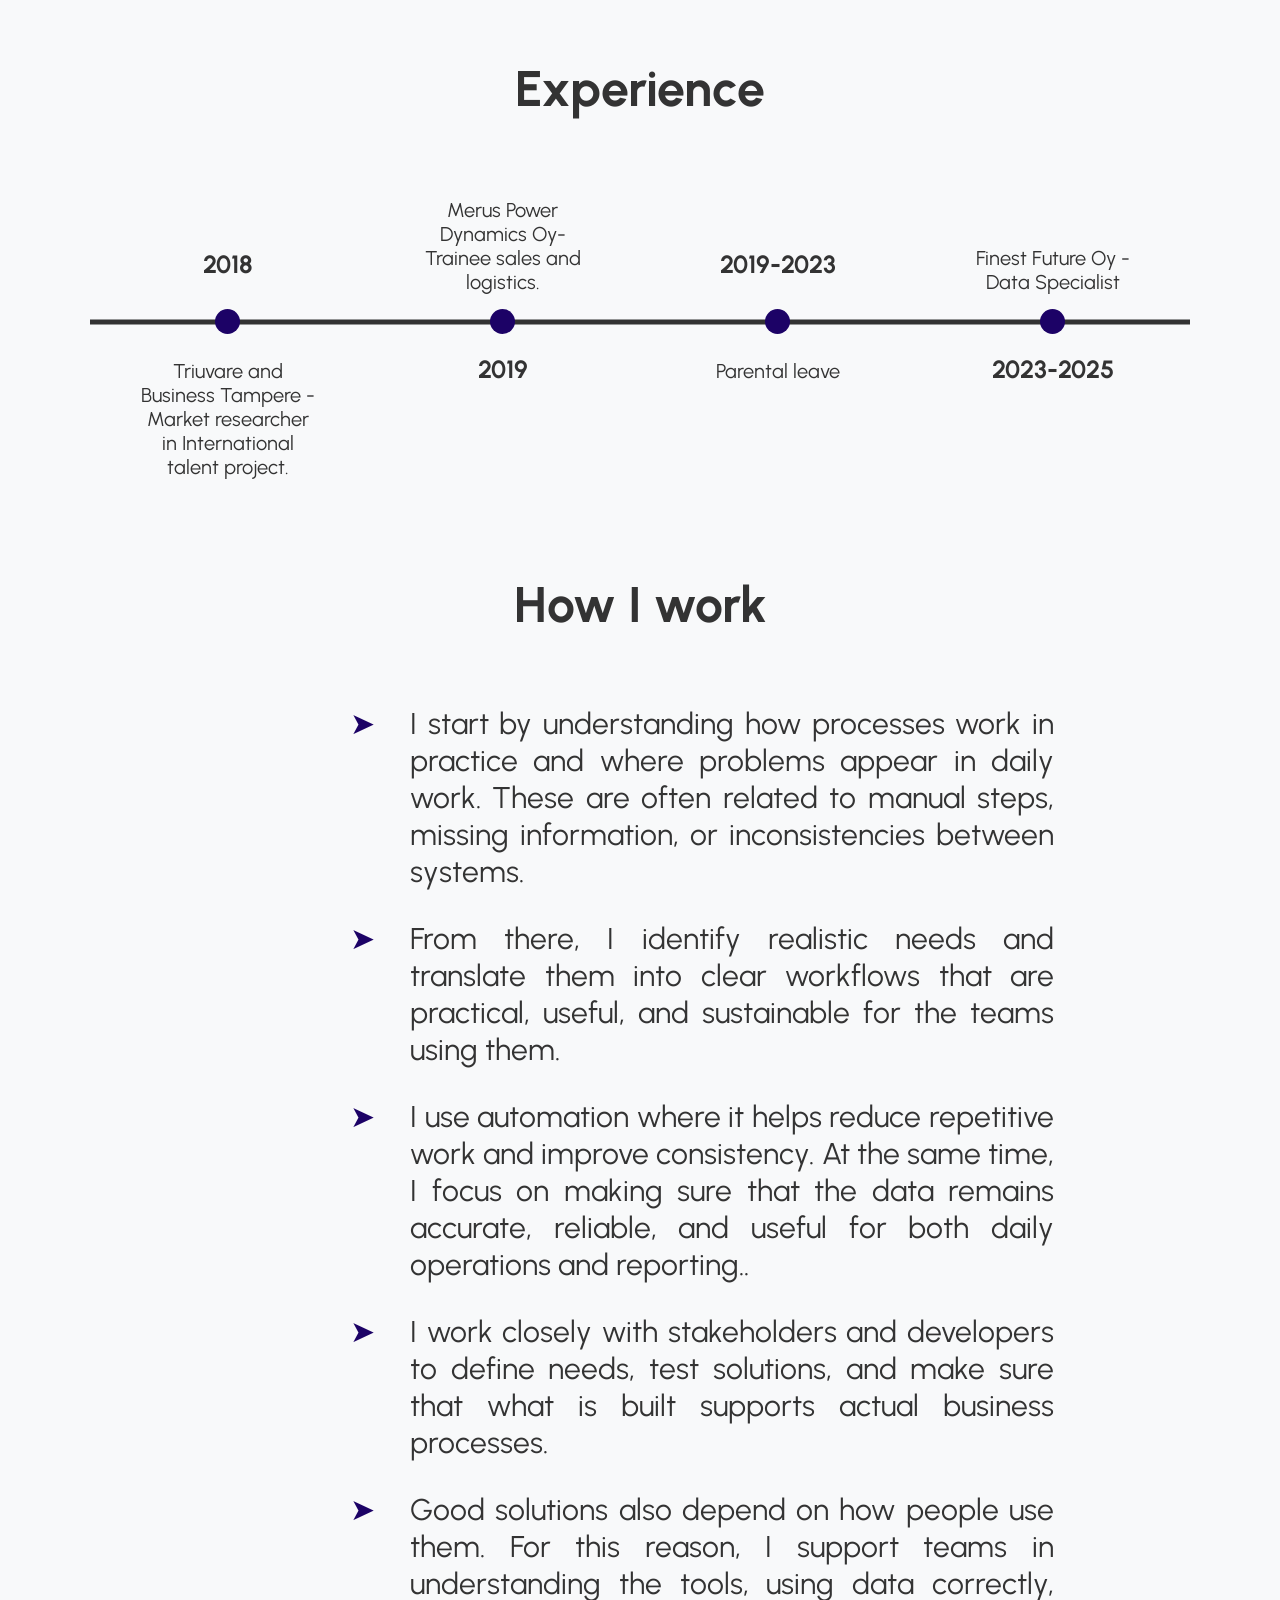
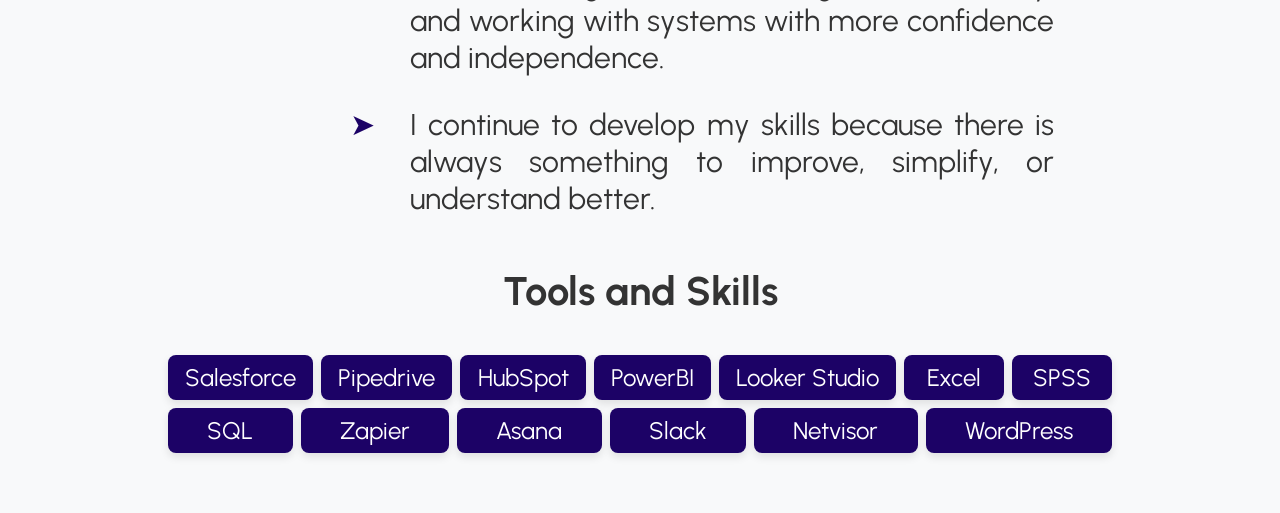
==== commit 6e36e8fd: "Delete contact section from index.html Removed the contact section from the HTML." ====
--- a/index.html
+++ b/index.html
@@ -114,21 +114,6 @@
   </div>
     </section>
 
-
-      <section class="Contact" id="Contact">
-    <h2>Contact</h2>
-    <p>Feel free to reach out:</p>
-      <div class="contact-links">
-        <a href="mailto:magdalenafigeland@gmail.com" class="contact-icon">
-            <i class="fa-solid fa-envelope"></i> Email
-        </a>
-
-        <a href="https://www.linkedin.com/in/magdalenafigeland-olechnowicz/" class="contact-icon" target="_blank">
-            <i class="fa-brands fa-linkedin"></i> LinkedIn
-        </a>
-    </div>
-    </section>
-
   </main>
 
 </body>
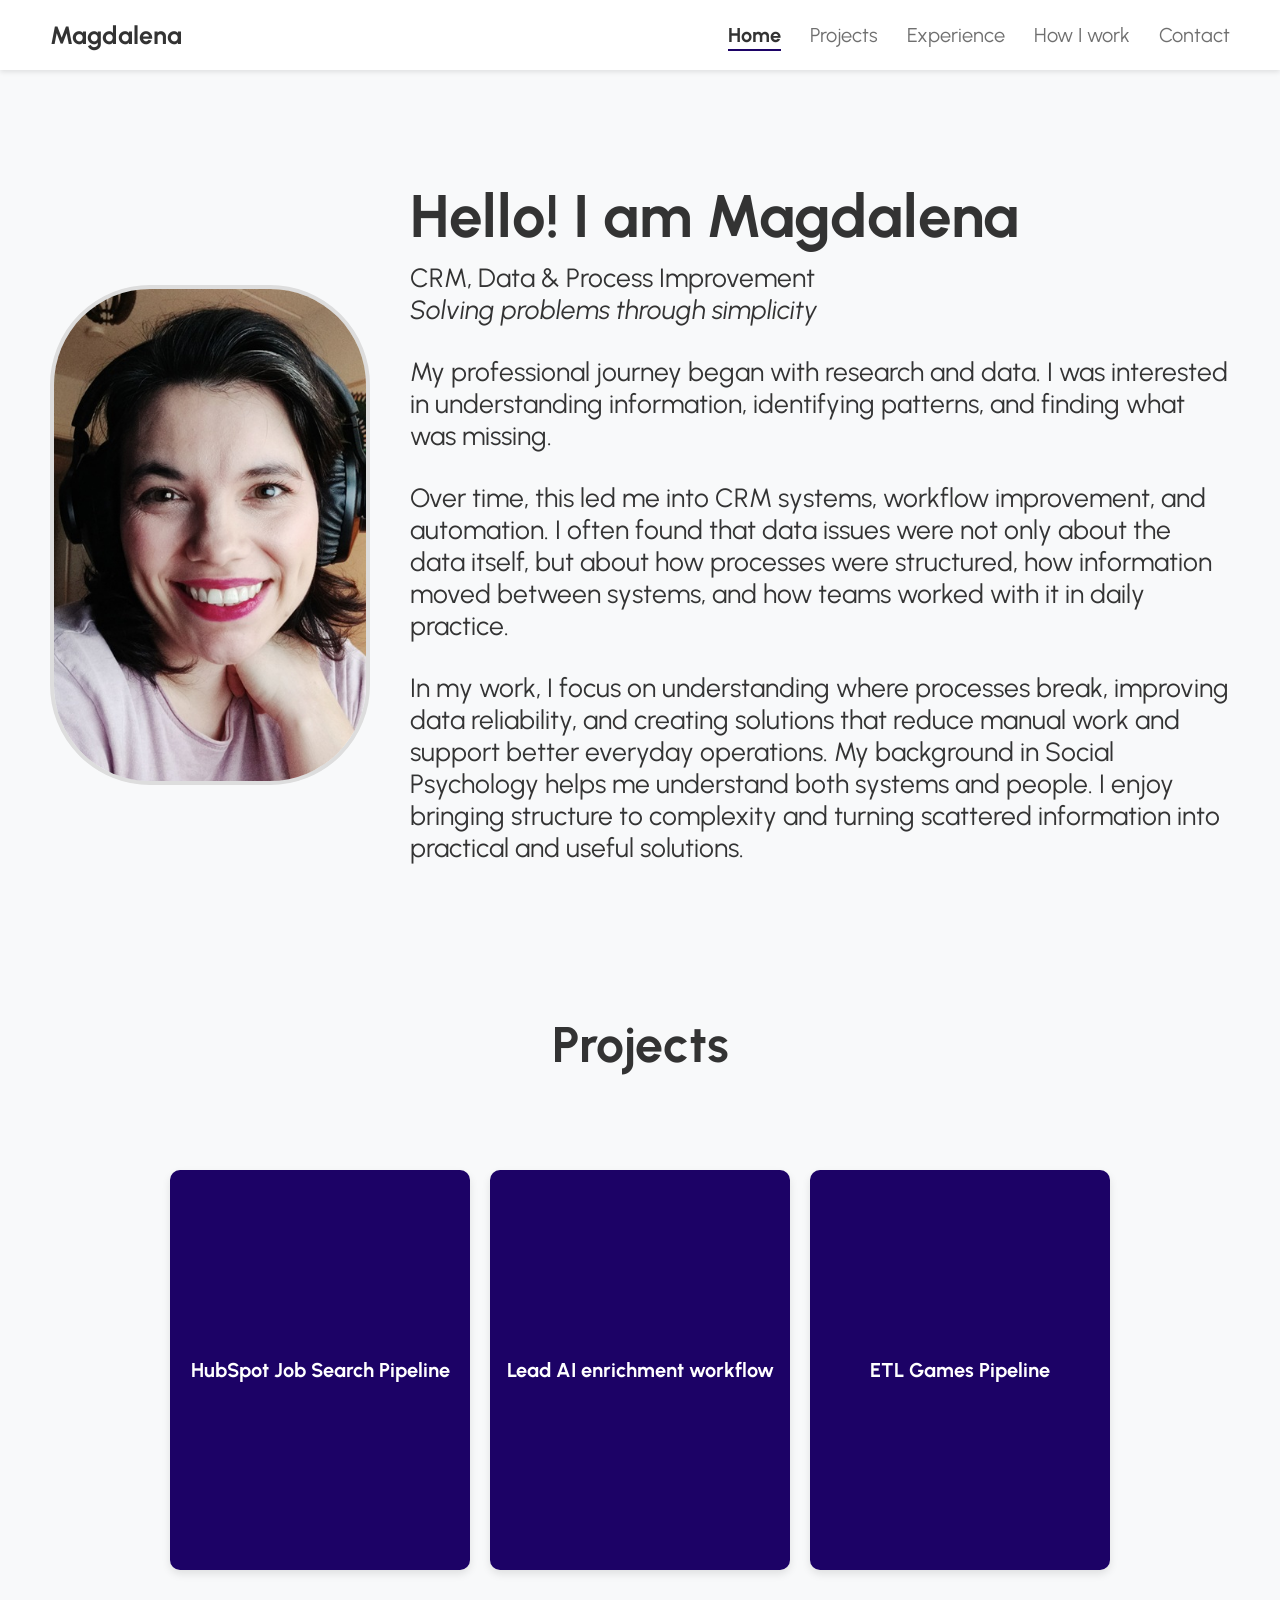
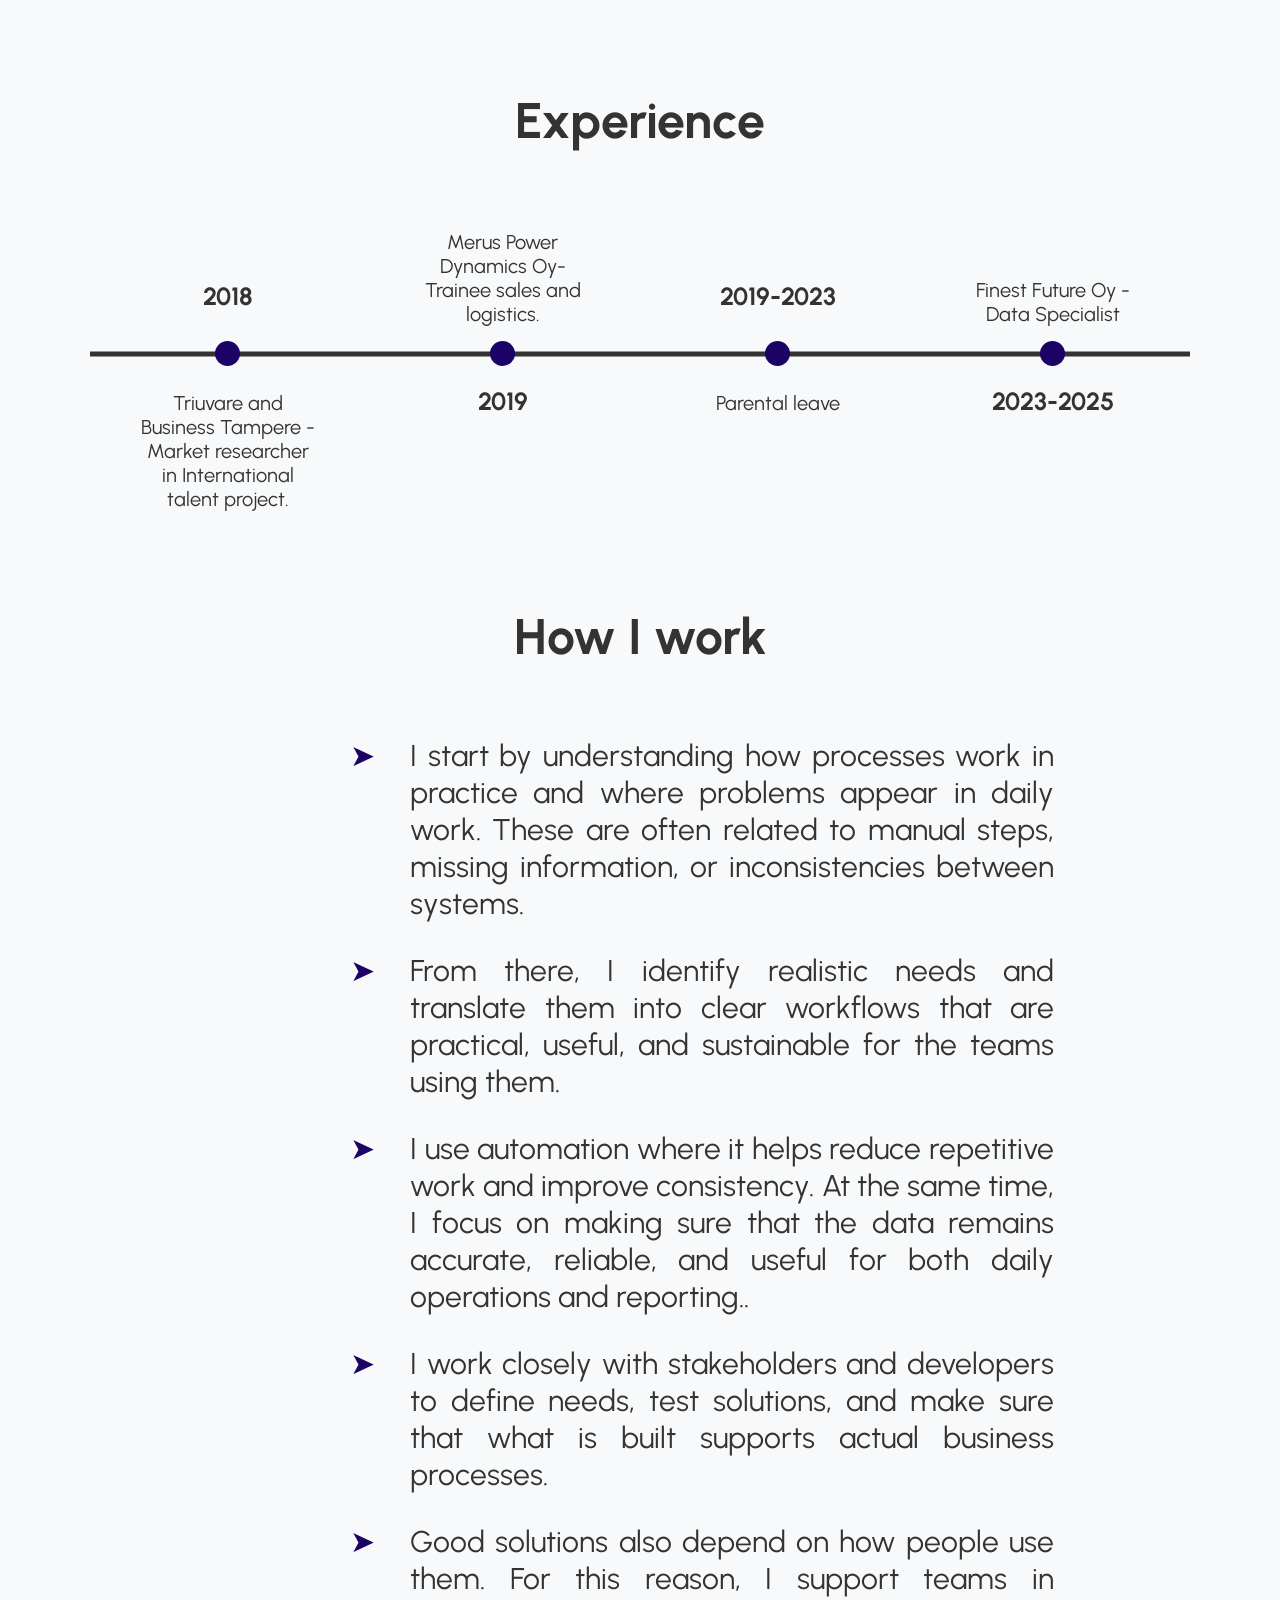
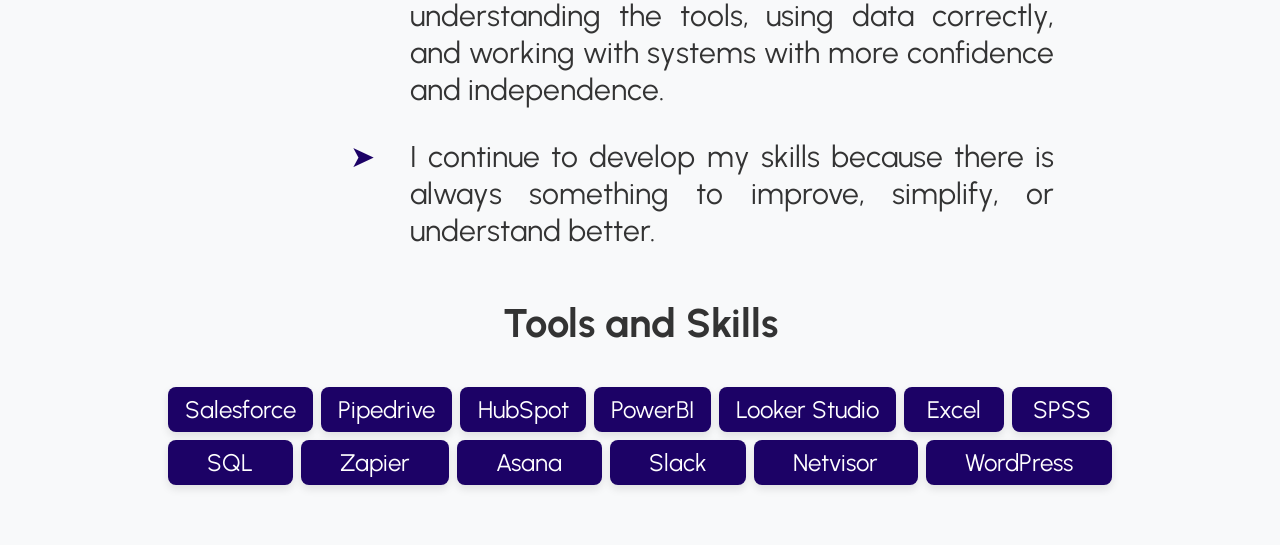
==== commit a87ce7bd: "Update index.html" ====
--- a/index.html
+++ b/index.html
@@ -27,7 +27,7 @@
   <main>
     <section class="home">
       <div class="home-img">
-        <img src="assets/Portfolio-Photo.jpg" alt="Magdalena photo">
+        <img src="assets/Portfolio-Photo.jpg" alt="Magdalena photo" draggable="false">
       </div>
       <div class="home-content">
         <h1>Hello! I am Magdalena</h1>
--- a/style.css
+++ b/style.css
@@ -99,11 +99,14 @@
 }
 
 .home-img img {
-  width: 290px;
-  height: 450px;
+  width: 320px;
+  height: 500px;
   object-fit: cover;
   border-radius: 100px;
   border: 4px solid #ddd;
+  pointer-events: none;
+  user-select: none;
+  -webkit-user-drag: none;
 }
 
 .home-content h1 {
@@ -115,7 +118,7 @@
 .home-content p {
   font-size: calc(var(--base-font) * 1.65);   
   margin-bottom: calc(var(--base-font) * 1.875); 
-  max-width: 62rem; 
+  max-width: 75rem; 
   text-align: left;
 }
 
@@ -589,4 +592,4 @@
     align-items: center;
     gap: 12px;
   }
-}+}
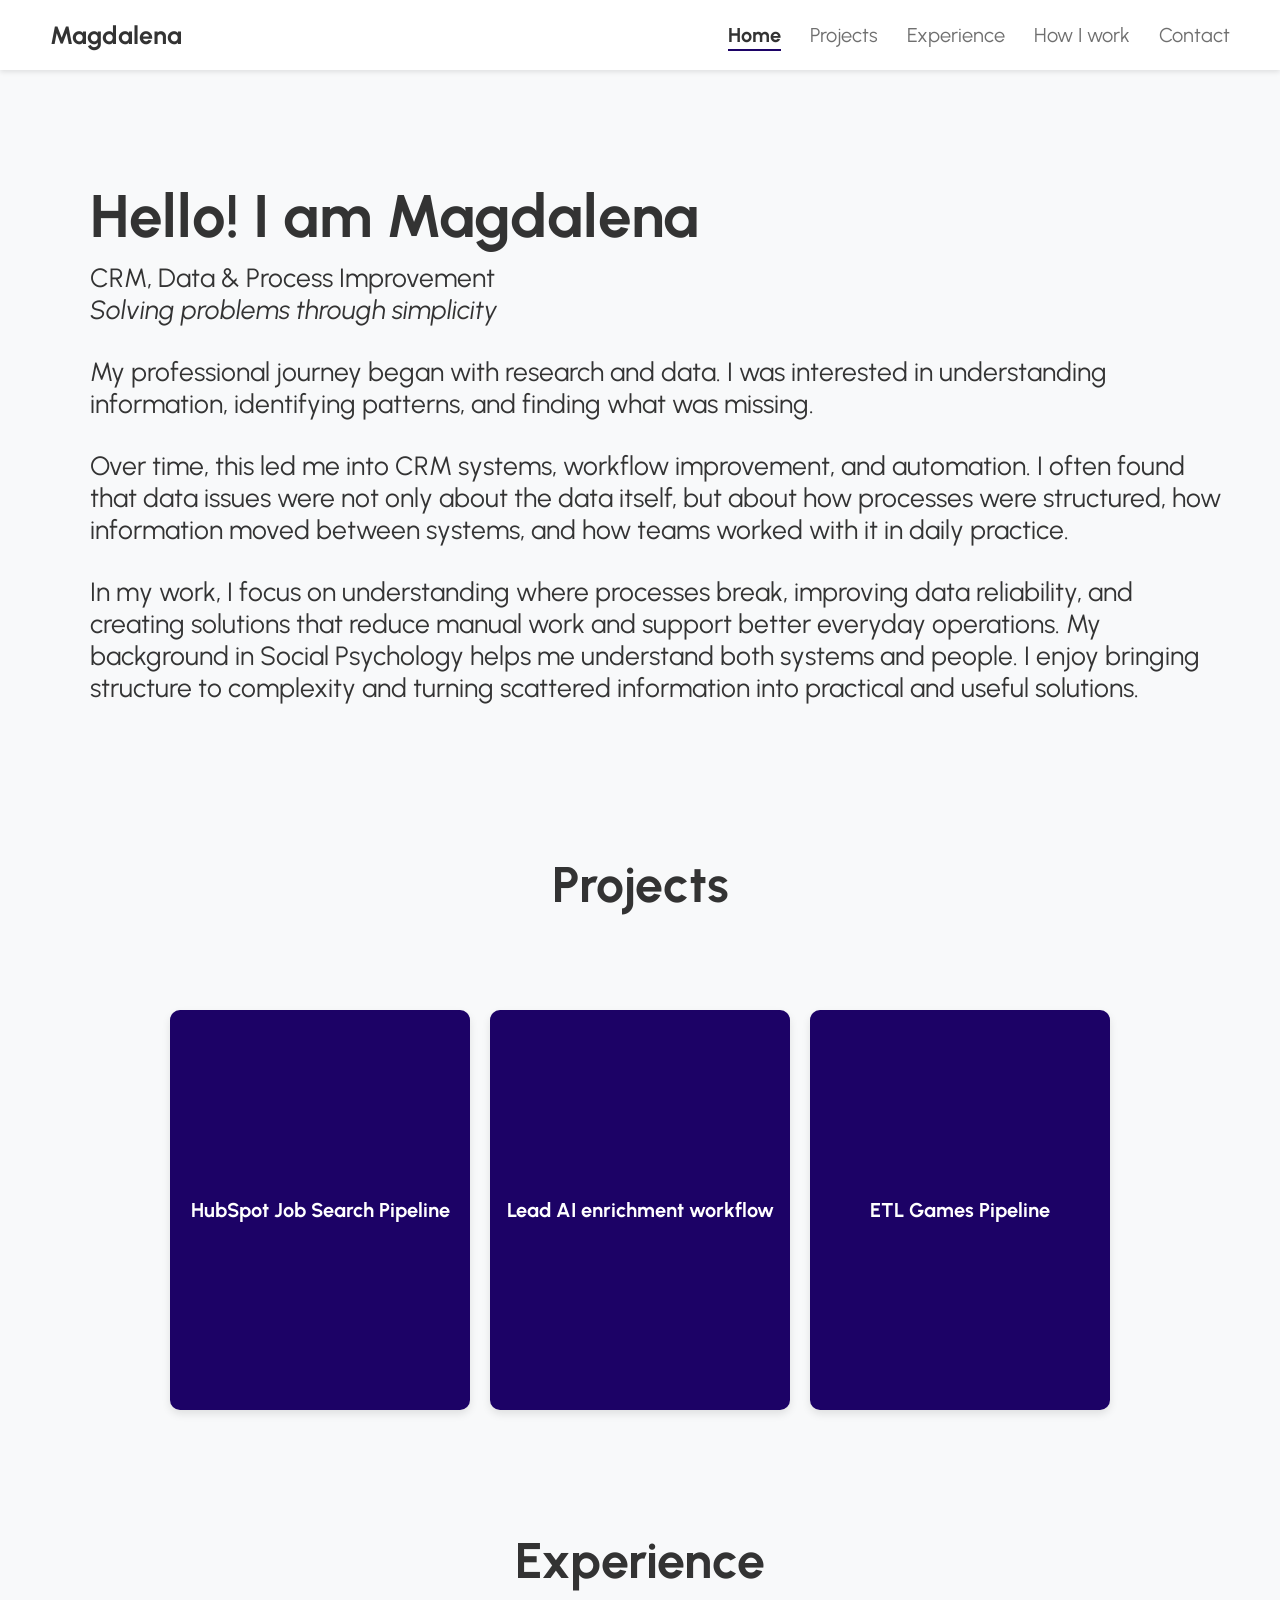
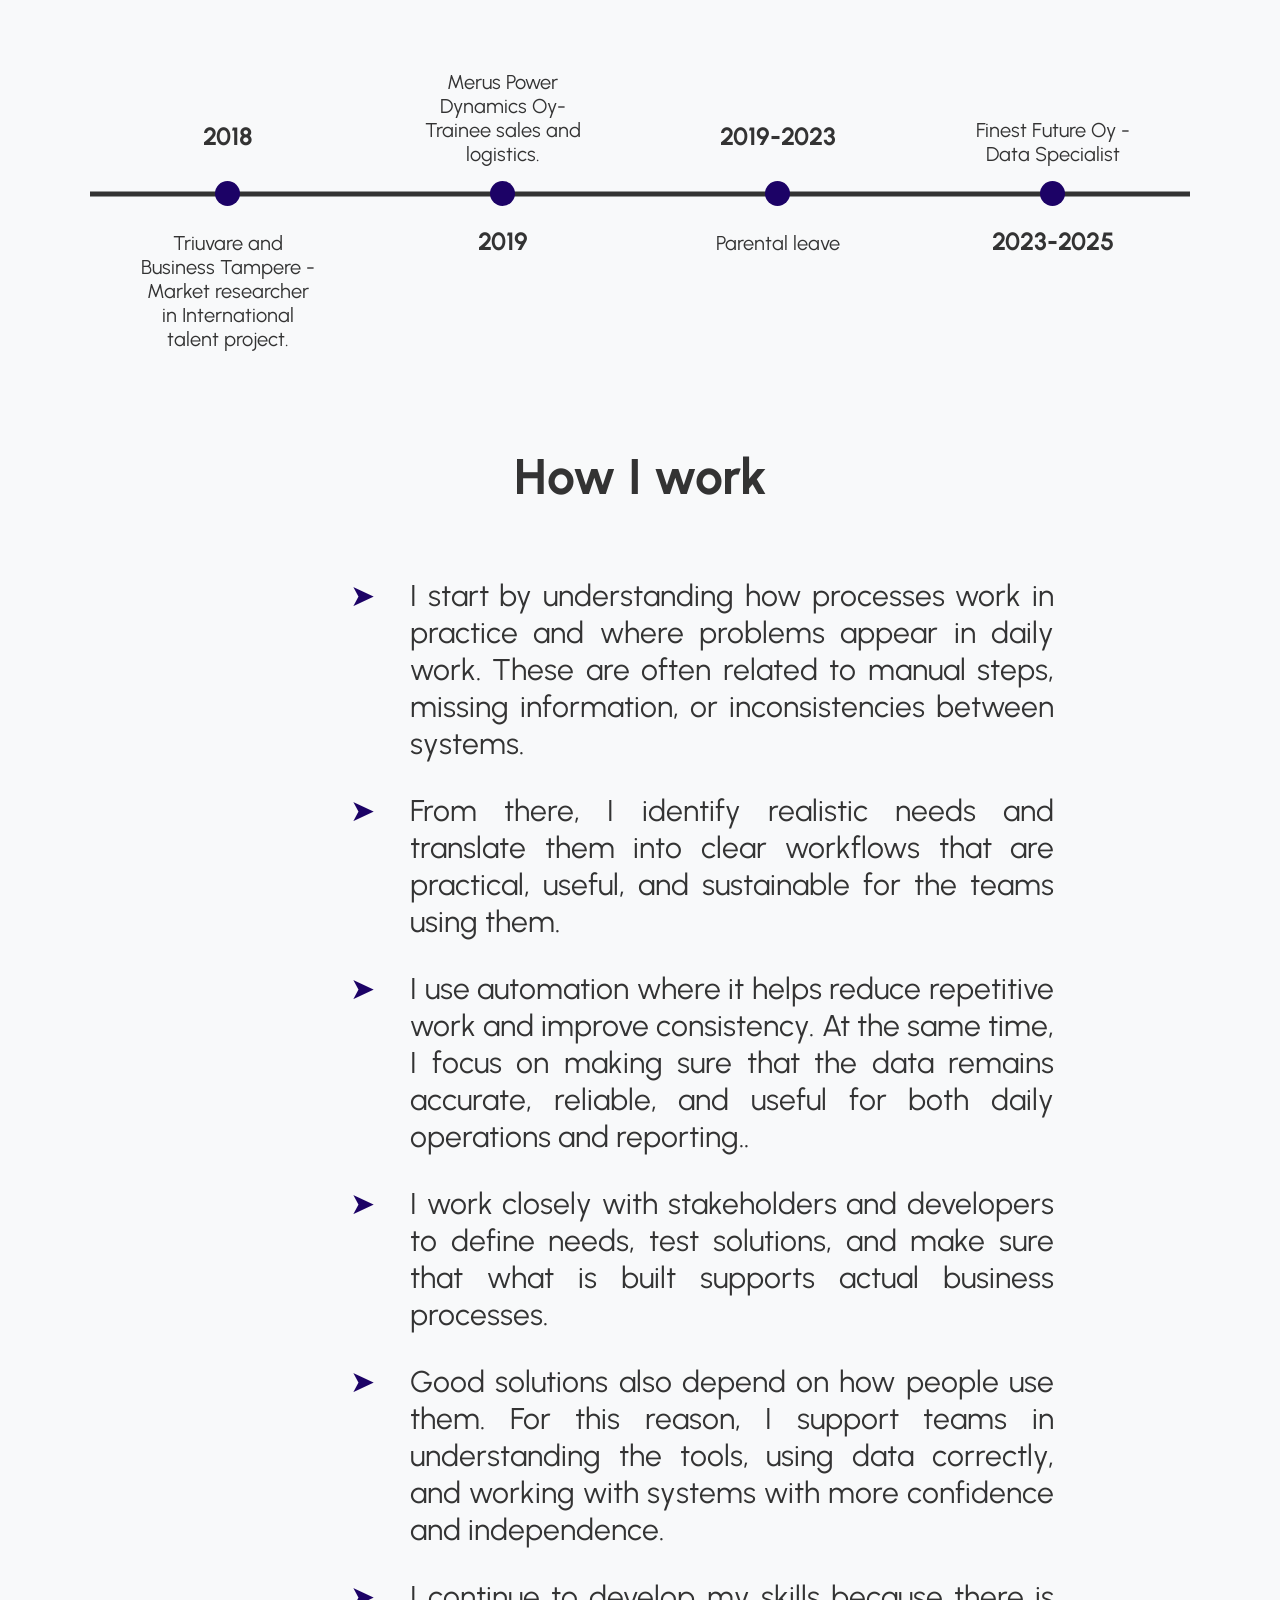
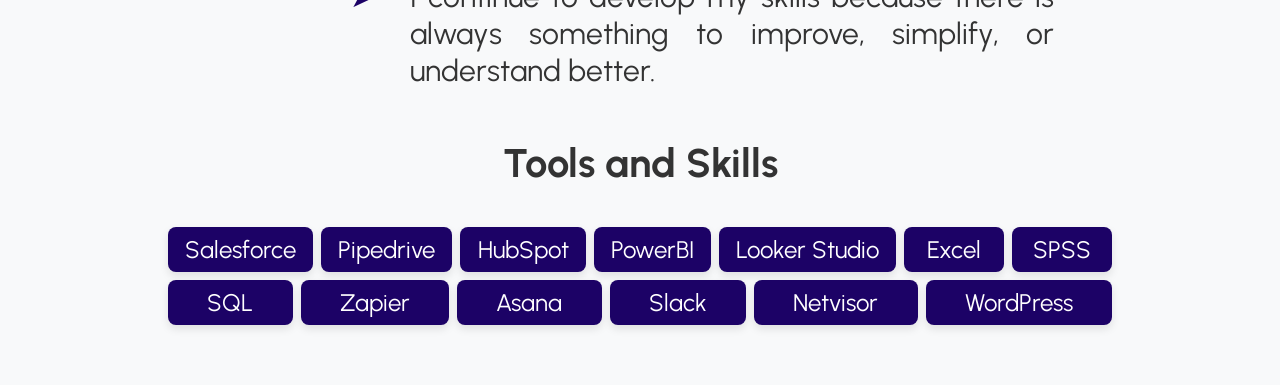
==== commit 4286b17d: "Update index.html" ====
--- a/index.html
+++ b/index.html
@@ -27,7 +27,7 @@
   <main>
     <section class="home">
       <div class="home-img">
-        <img src="assets/Portfolio-Photo.jpg" alt="Magdalena photo" draggable="false">
+        <div class="photo-bg"></div>
       </div>
       <div class="home-content">
         <h1>Hello! I am Magdalena</h1>
--- a/style.css
+++ b/style.css
@@ -107,6 +107,19 @@
   pointer-events: none;
   user-select: none;
   -webkit-user-drag: none;
+}
+
+.home-img {
+  position: relative;
+}
+
+.img-protect {
+  position: absolute;
+  top: 0;
+  left: 0;
+  width: 100%;
+  height: 100%;
+  z-index: 10;
 }
 
 .home-content h1 {
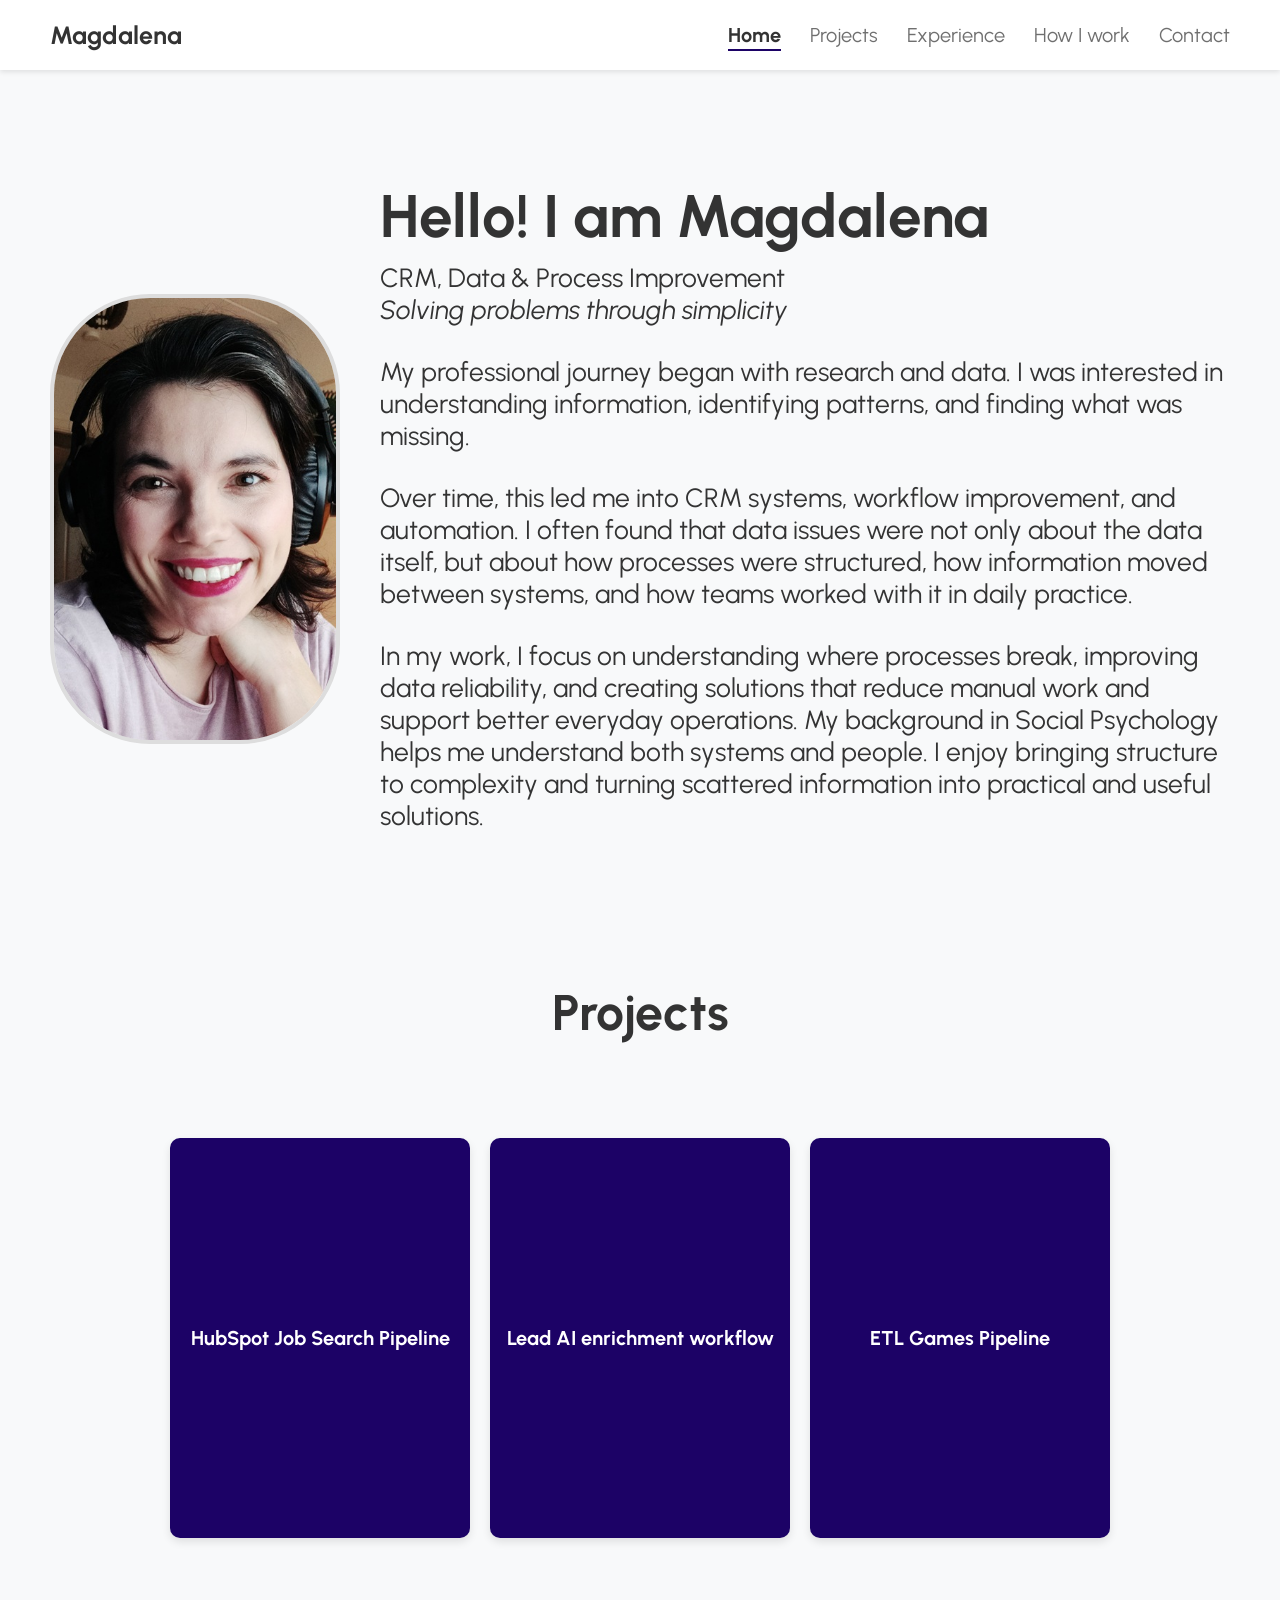
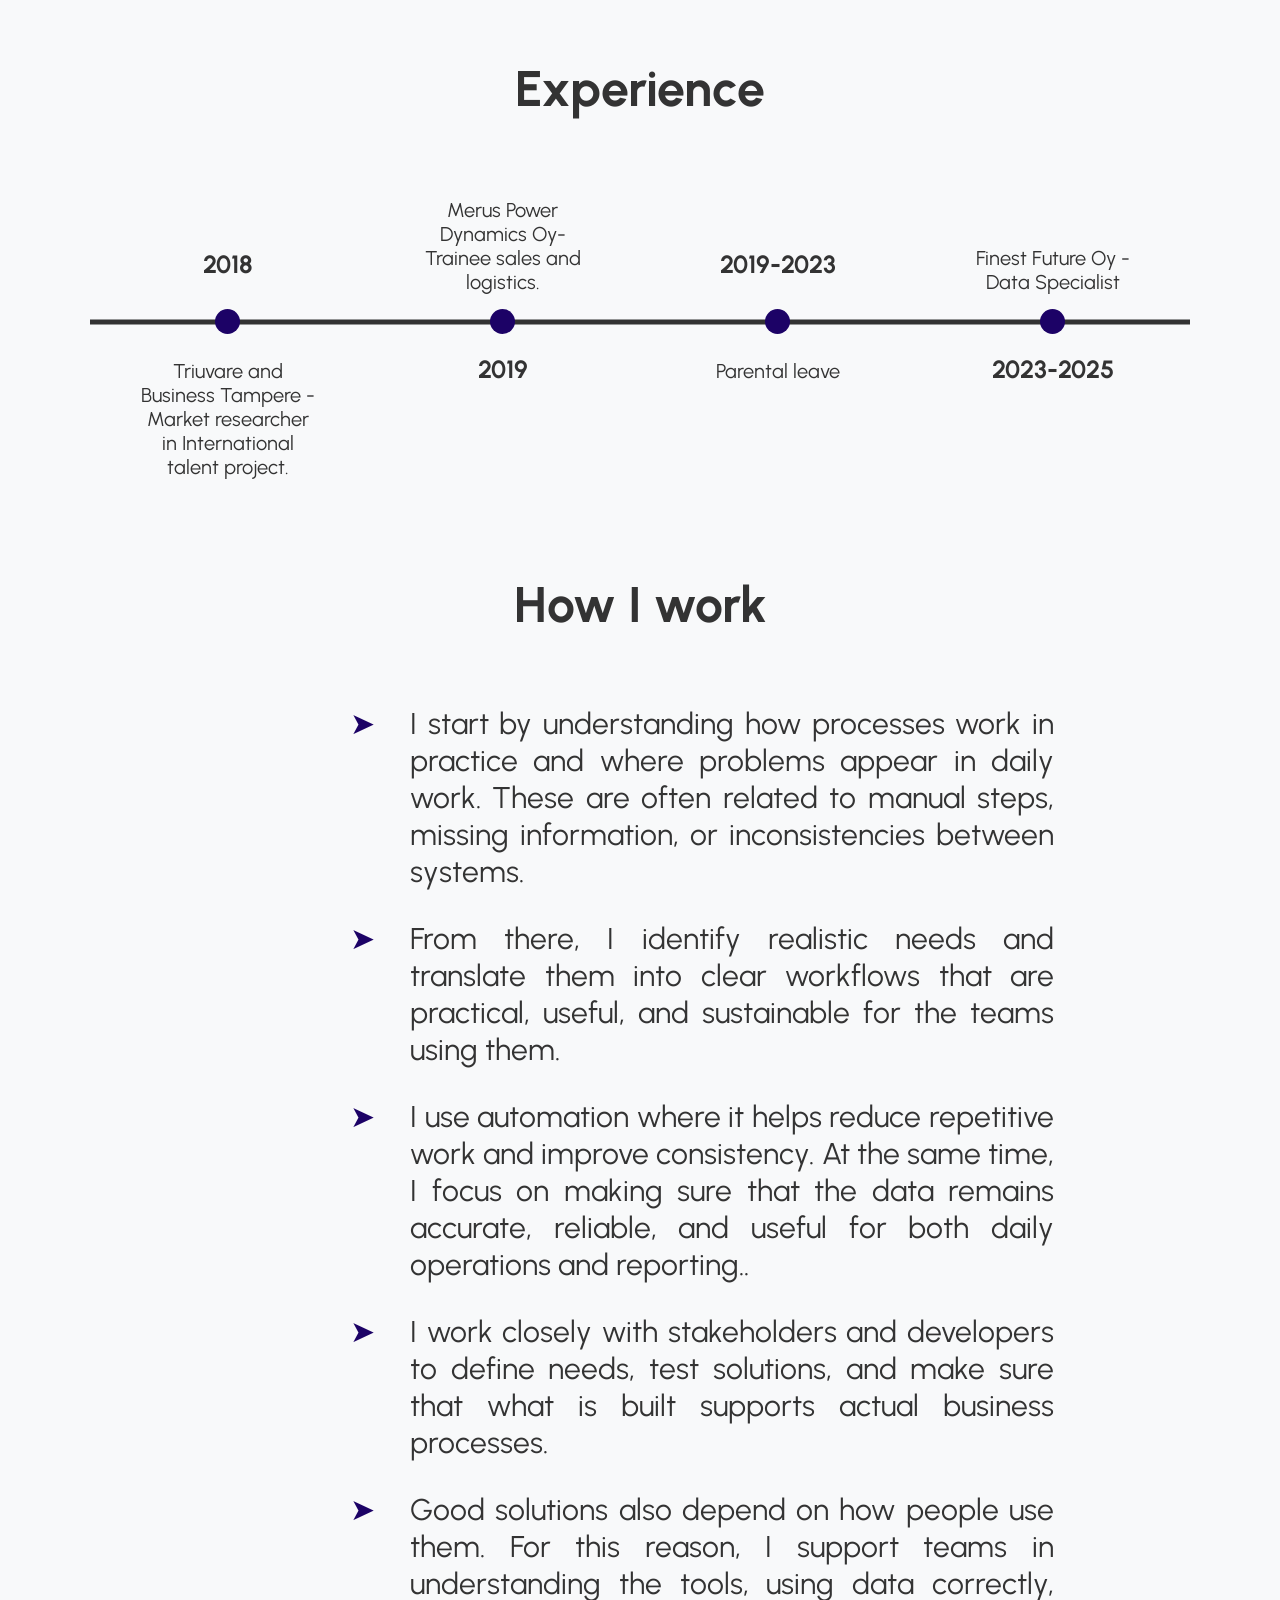
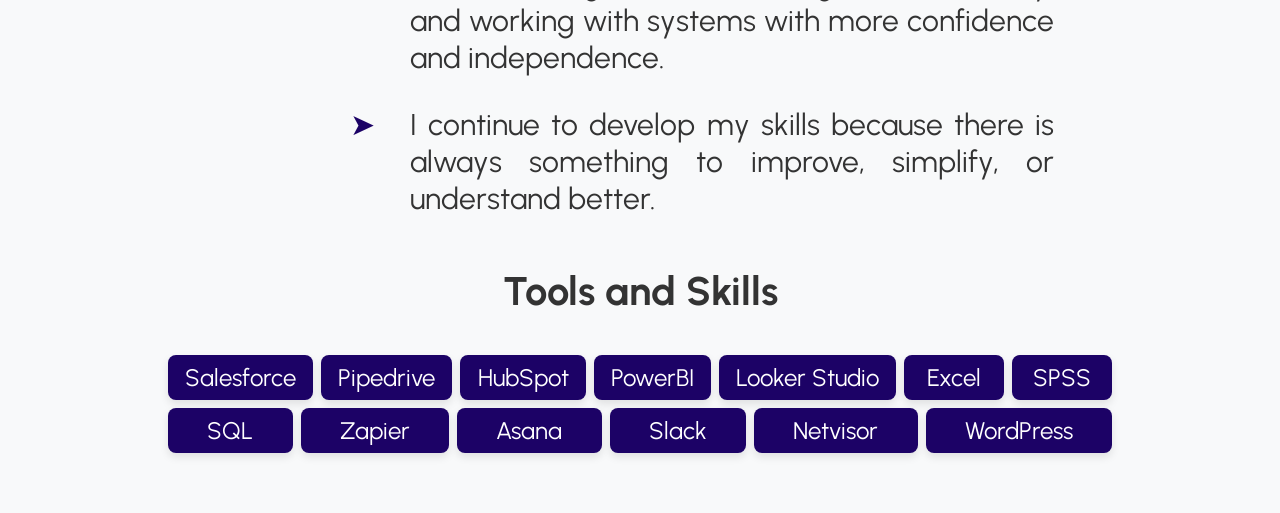
==== commit 6cda3d32: "Update index.html" ====
--- a/index.html
+++ b/index.html
@@ -10,7 +10,14 @@
 </head>
 
 <body>
-
+  <script type="text/javascript">
+      function nocontext(e) {
+        var clickedTag = (e==null) ? event.srcElement.tagName : e.target.tagName;
+        if (clickedTag == "IMG")
+          return false;
+      }
+      document.oncontextmenu = nocontext;
+  </script>
   <!-- Navigation -->
   <header>
     <a href="#" class="logo">Magdalena</a>
@@ -26,8 +33,8 @@
   <!-- MAIN -->
   <main>
     <section class="home">
-      <div class="home-img">
-        <div class="photo-bg"></div>
+     <div class="home-img">
+        <img src="assets/Portfolio-Photo.jpg" alt="Magdalena photo" draggable="false">
       </div>
       <div class="home-content">
         <h1>Hello! I am Magdalena</h1>
--- a/style.css
+++ b/style.css
@@ -99,27 +99,14 @@
 }
 
 .home-img img {
-  width: 320px;
-  height: 500px;
+  width: 290px;
+  height: 450px;
   object-fit: cover;
   border-radius: 100px;
   border: 4px solid #ddd;
-  pointer-events: none;
+  -webkit-user-drag: none;
+  -webkit-touch-callout: none;
   user-select: none;
-  -webkit-user-drag: none;
-}
-
-.home-img {
-  position: relative;
-}
-
-.img-protect {
-  position: absolute;
-  top: 0;
-  left: 0;
-  width: 100%;
-  height: 100%;
-  z-index: 10;
 }
 
 .home-content h1 {
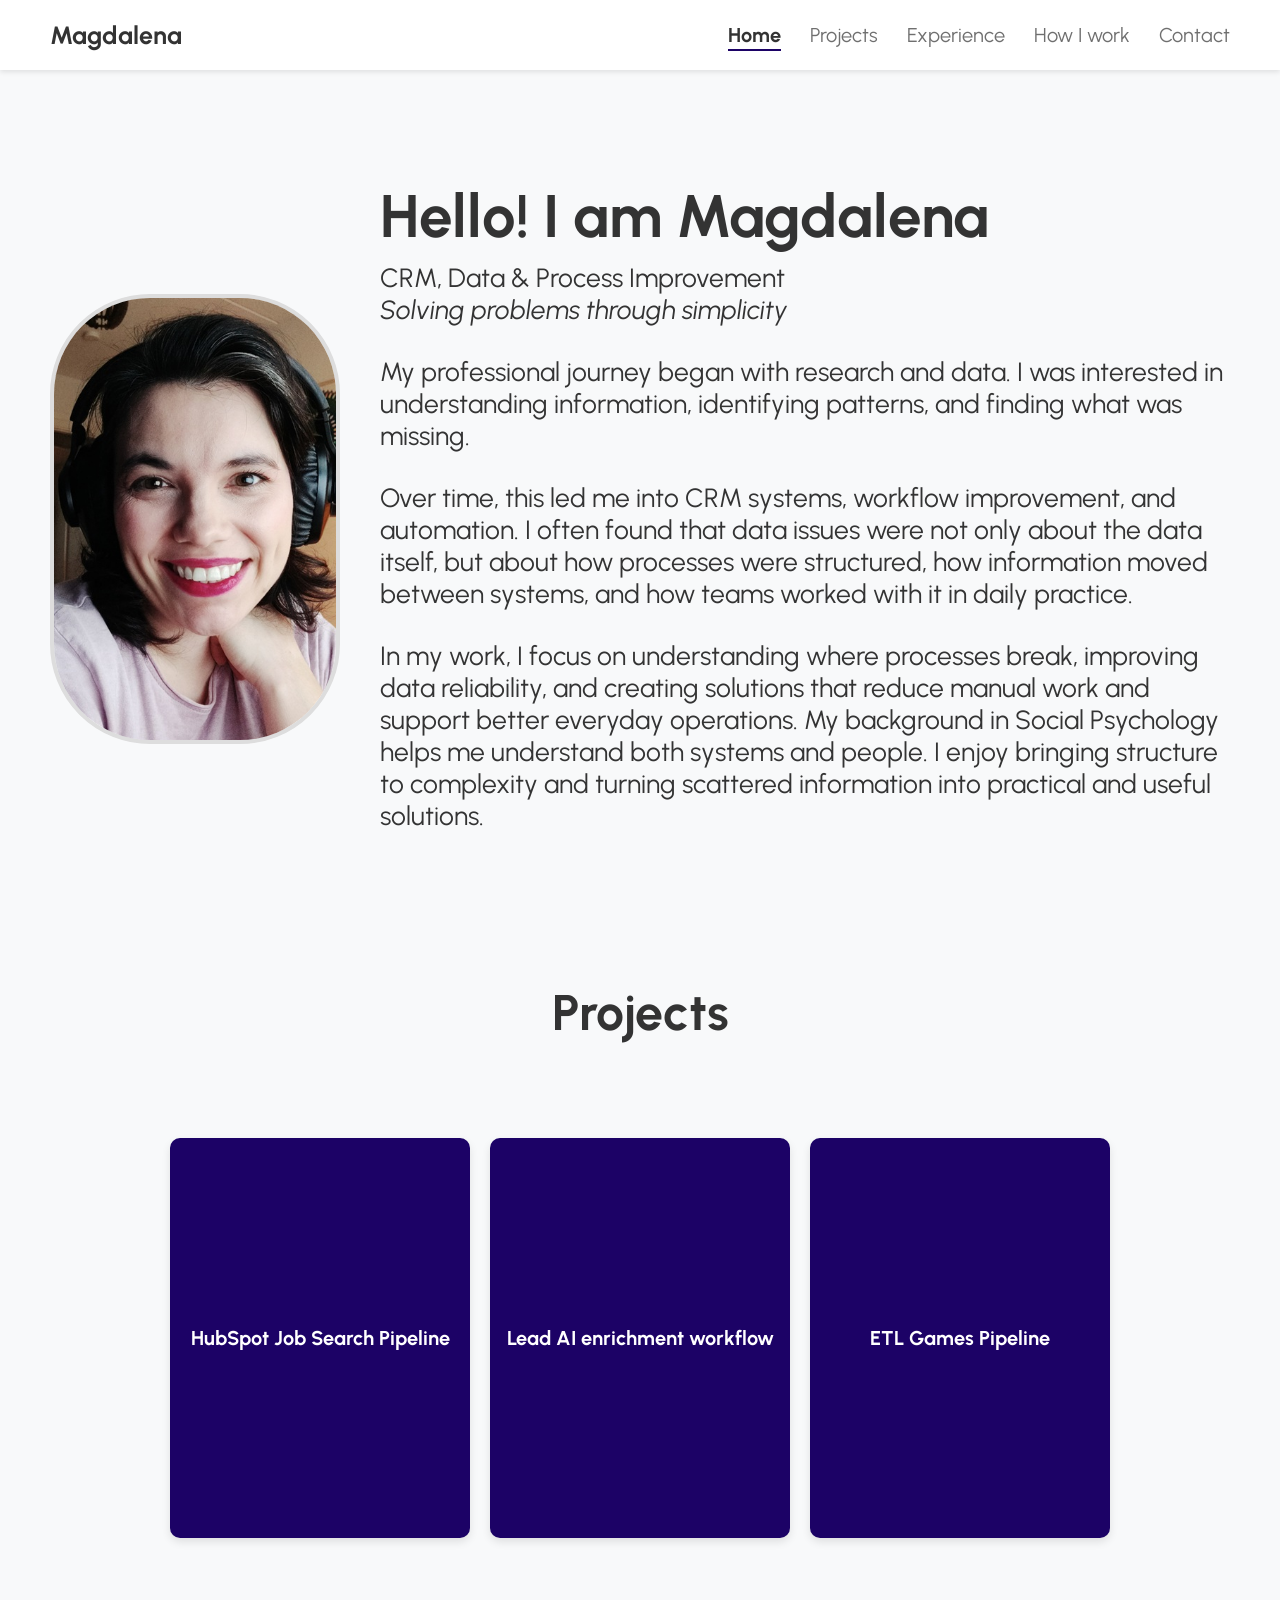
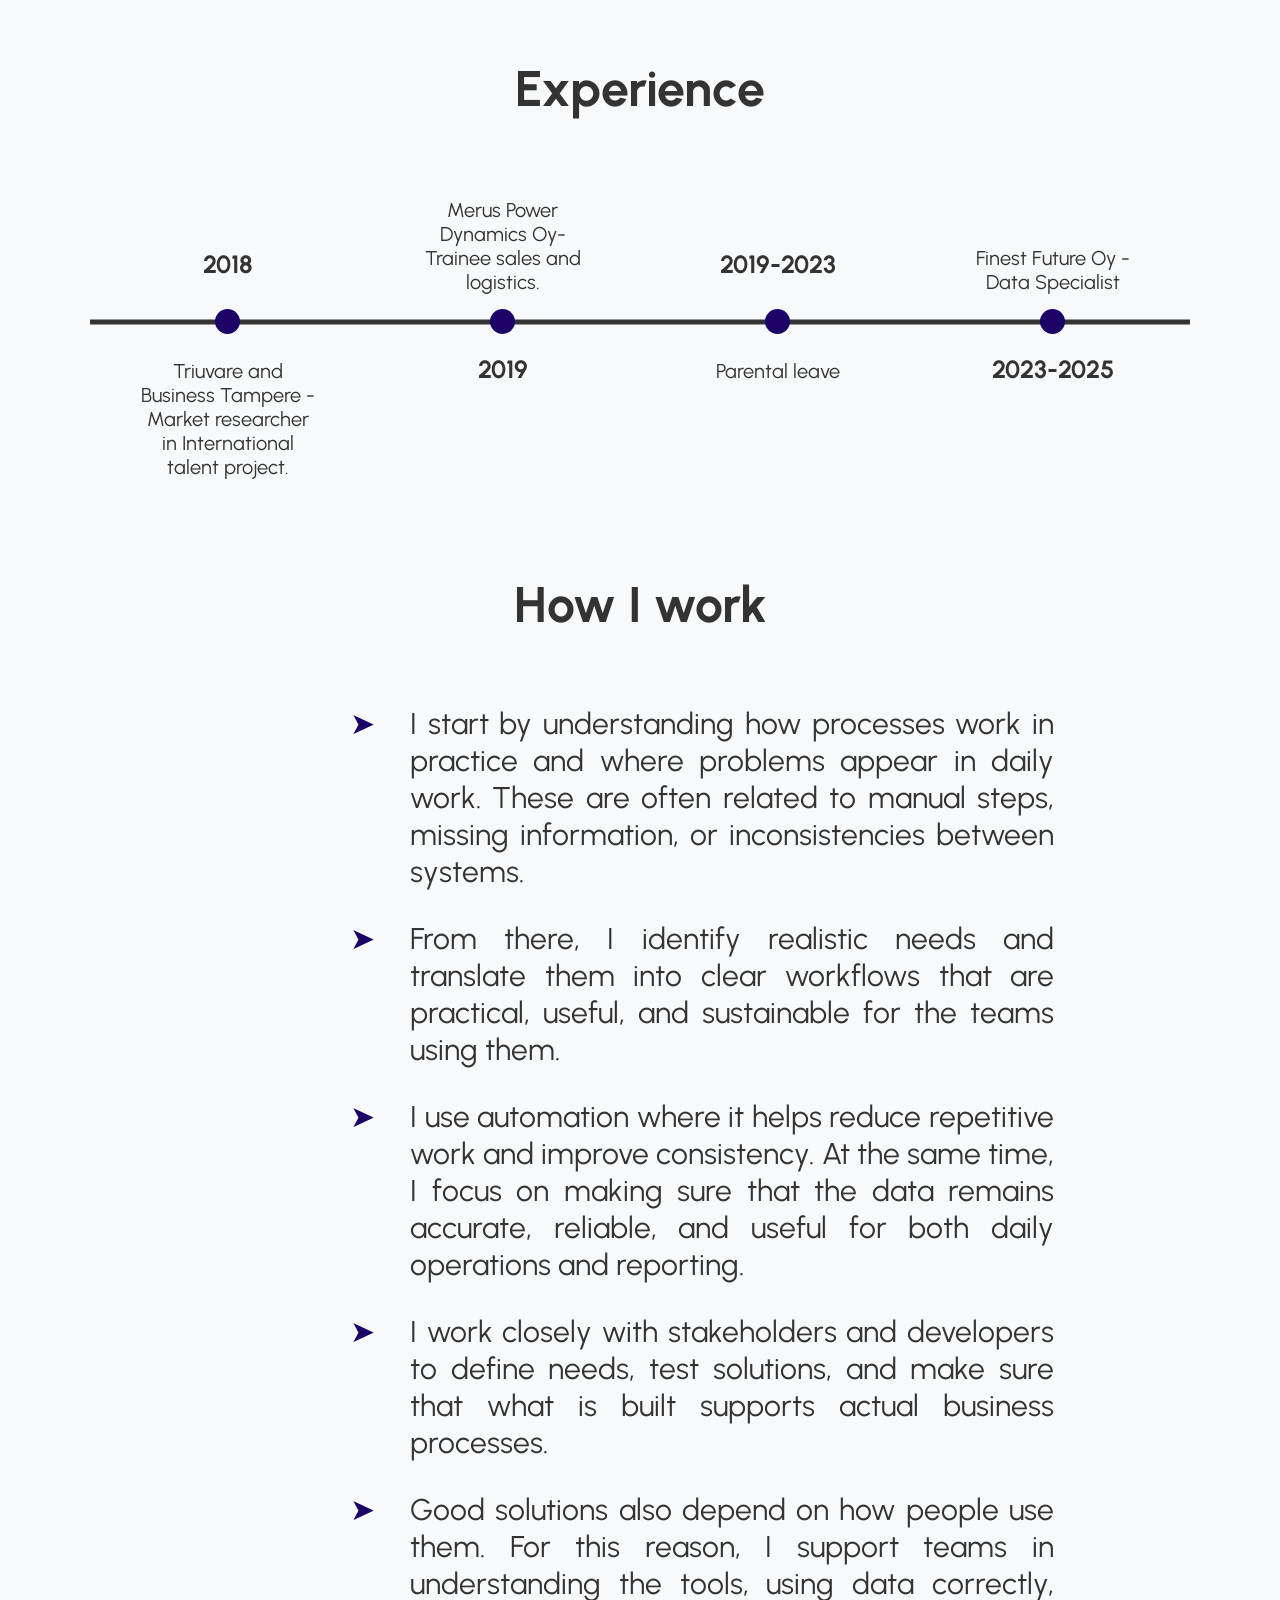
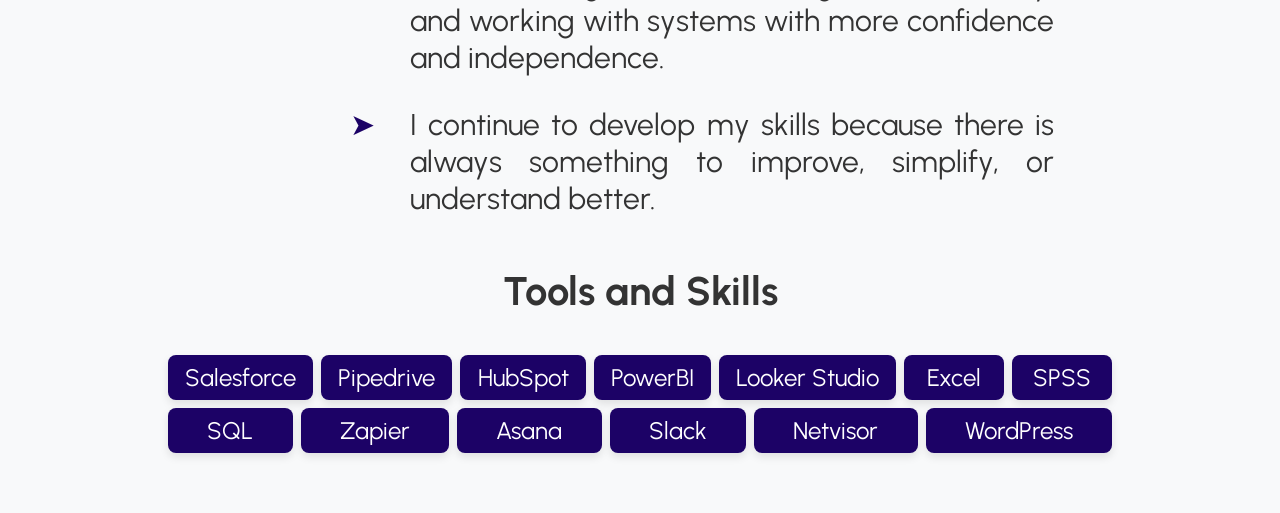
==== commit 556bb0bb: "Update index.html" ====
--- a/index.html
+++ b/index.html
@@ -94,7 +94,7 @@
                       These are often related to manual steps, missing information, or inconsistencies between systems.</li>
                   <li>From there, I identify realistic needs and translate them into clear workflows that are practical, useful, and sustainable for the teams using them.</li>
                   <li>I use automation where it helps reduce repetitive work and improve consistency. 
-                      At the same time, I focus on making sure that the data remains accurate, reliable, and useful for both daily operations and reporting..</li>
+                      At the same time, I focus on making sure that the data remains accurate, reliable, and useful for both daily operations and reporting.</li>
                   <li>I work closely with stakeholders and developers to define needs, test solutions, and make sure that what is built supports actual business processes.</li>
                   <li>Good solutions also depend on how people use them. 
                       For this reason, I support teams in understanding the tools, using data correctly, and working with systems with more confidence and independence.</li>
